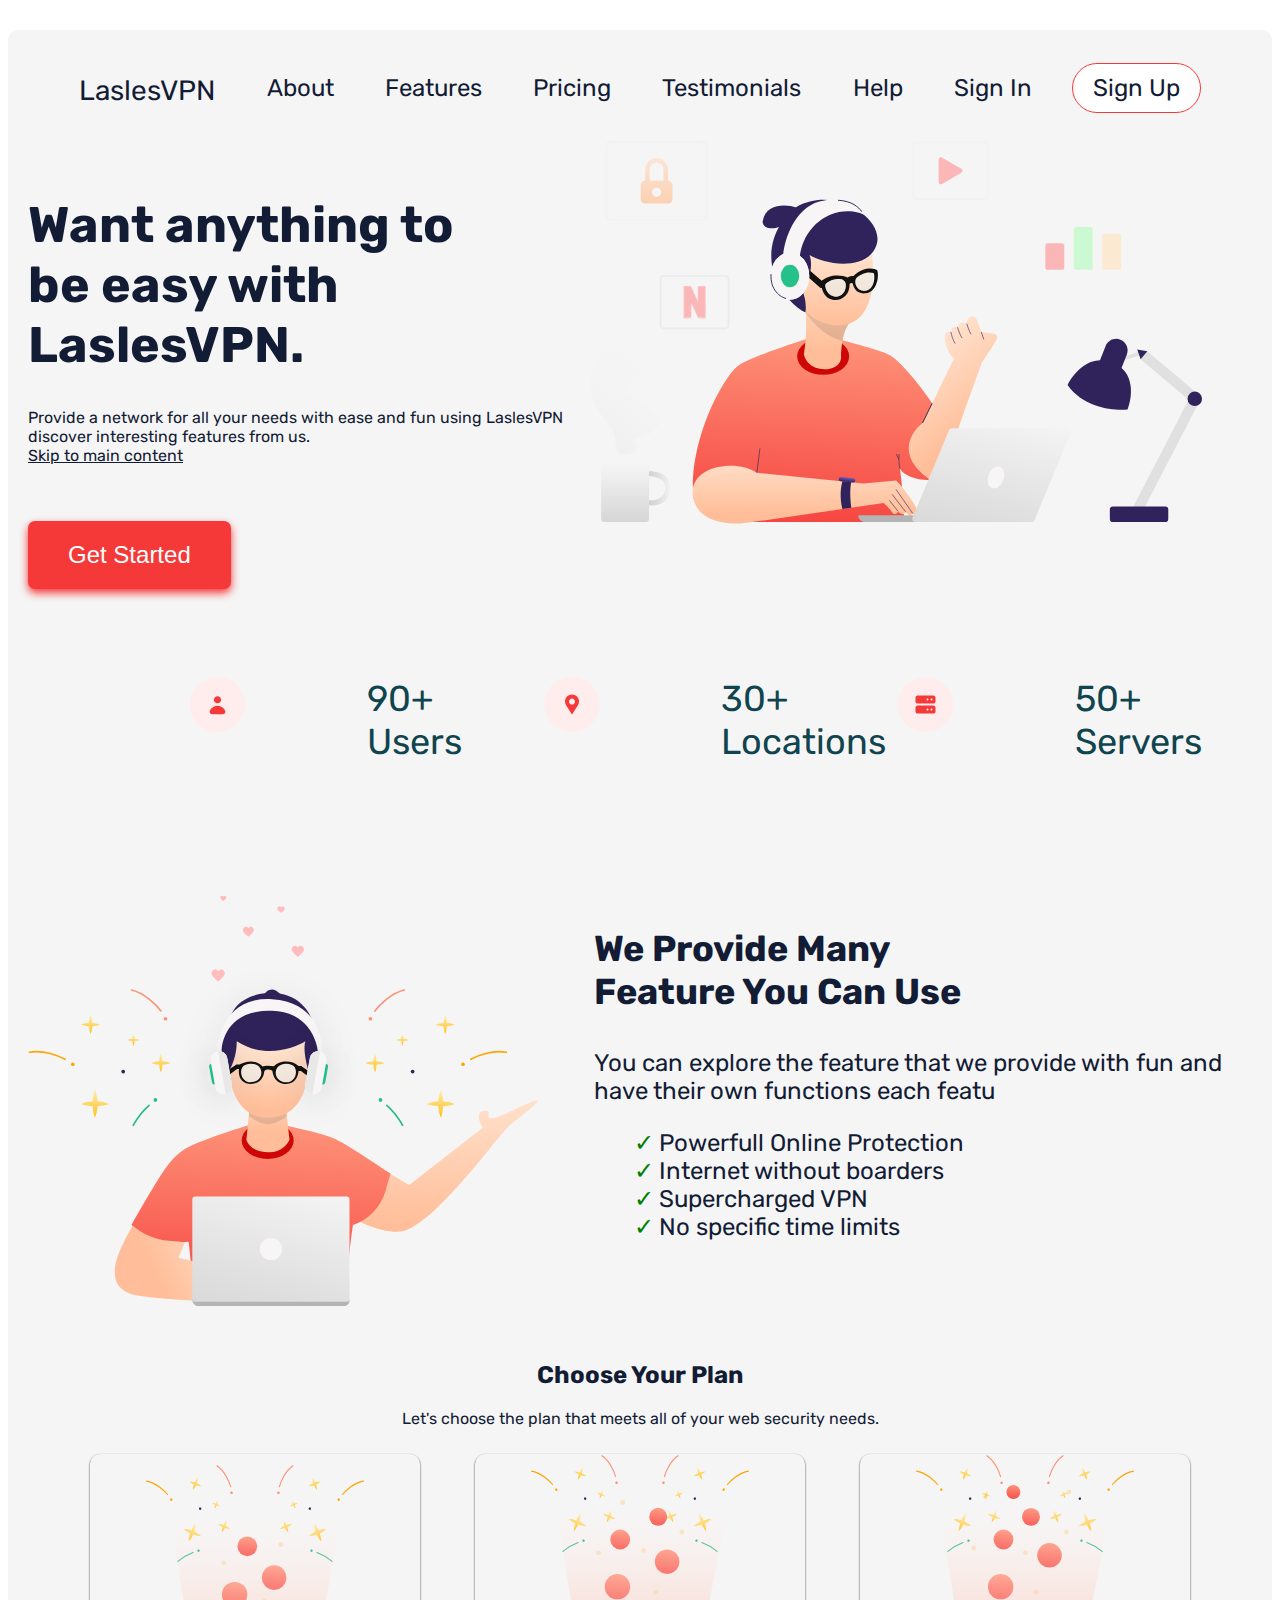
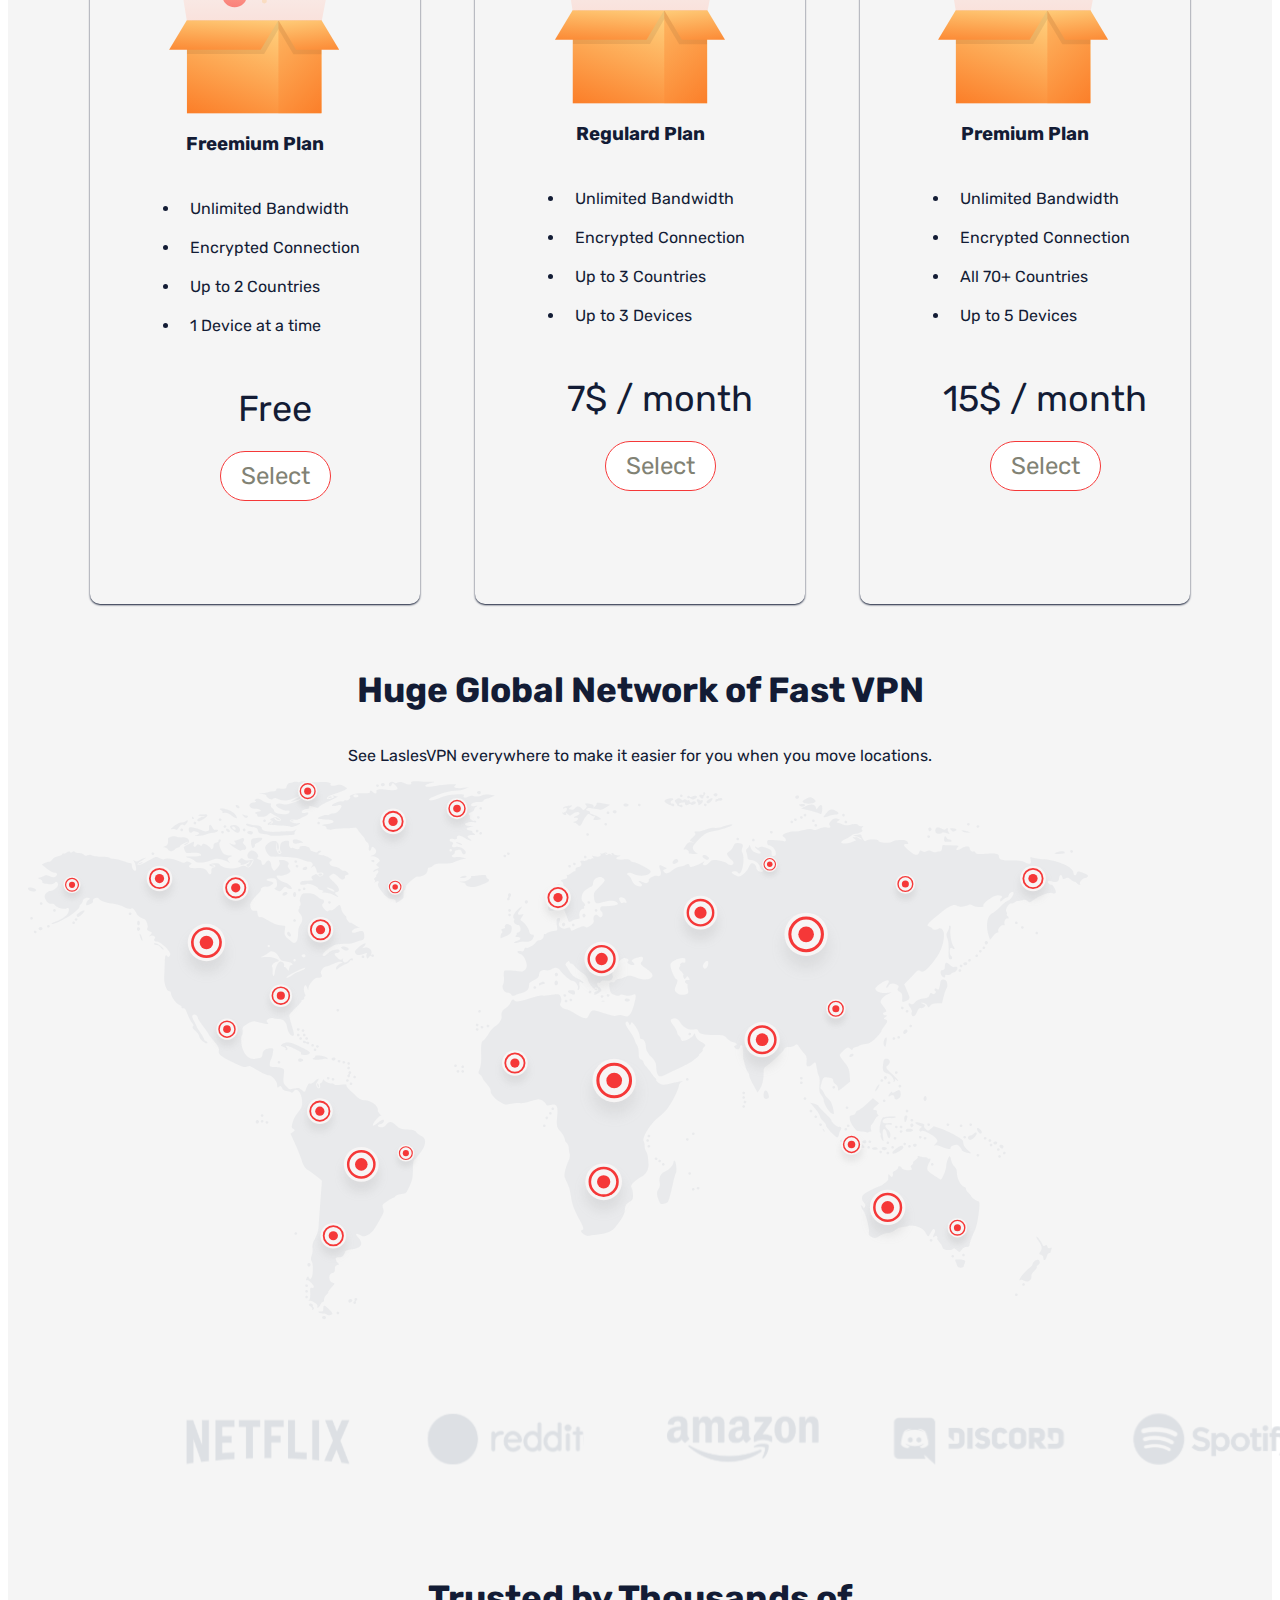
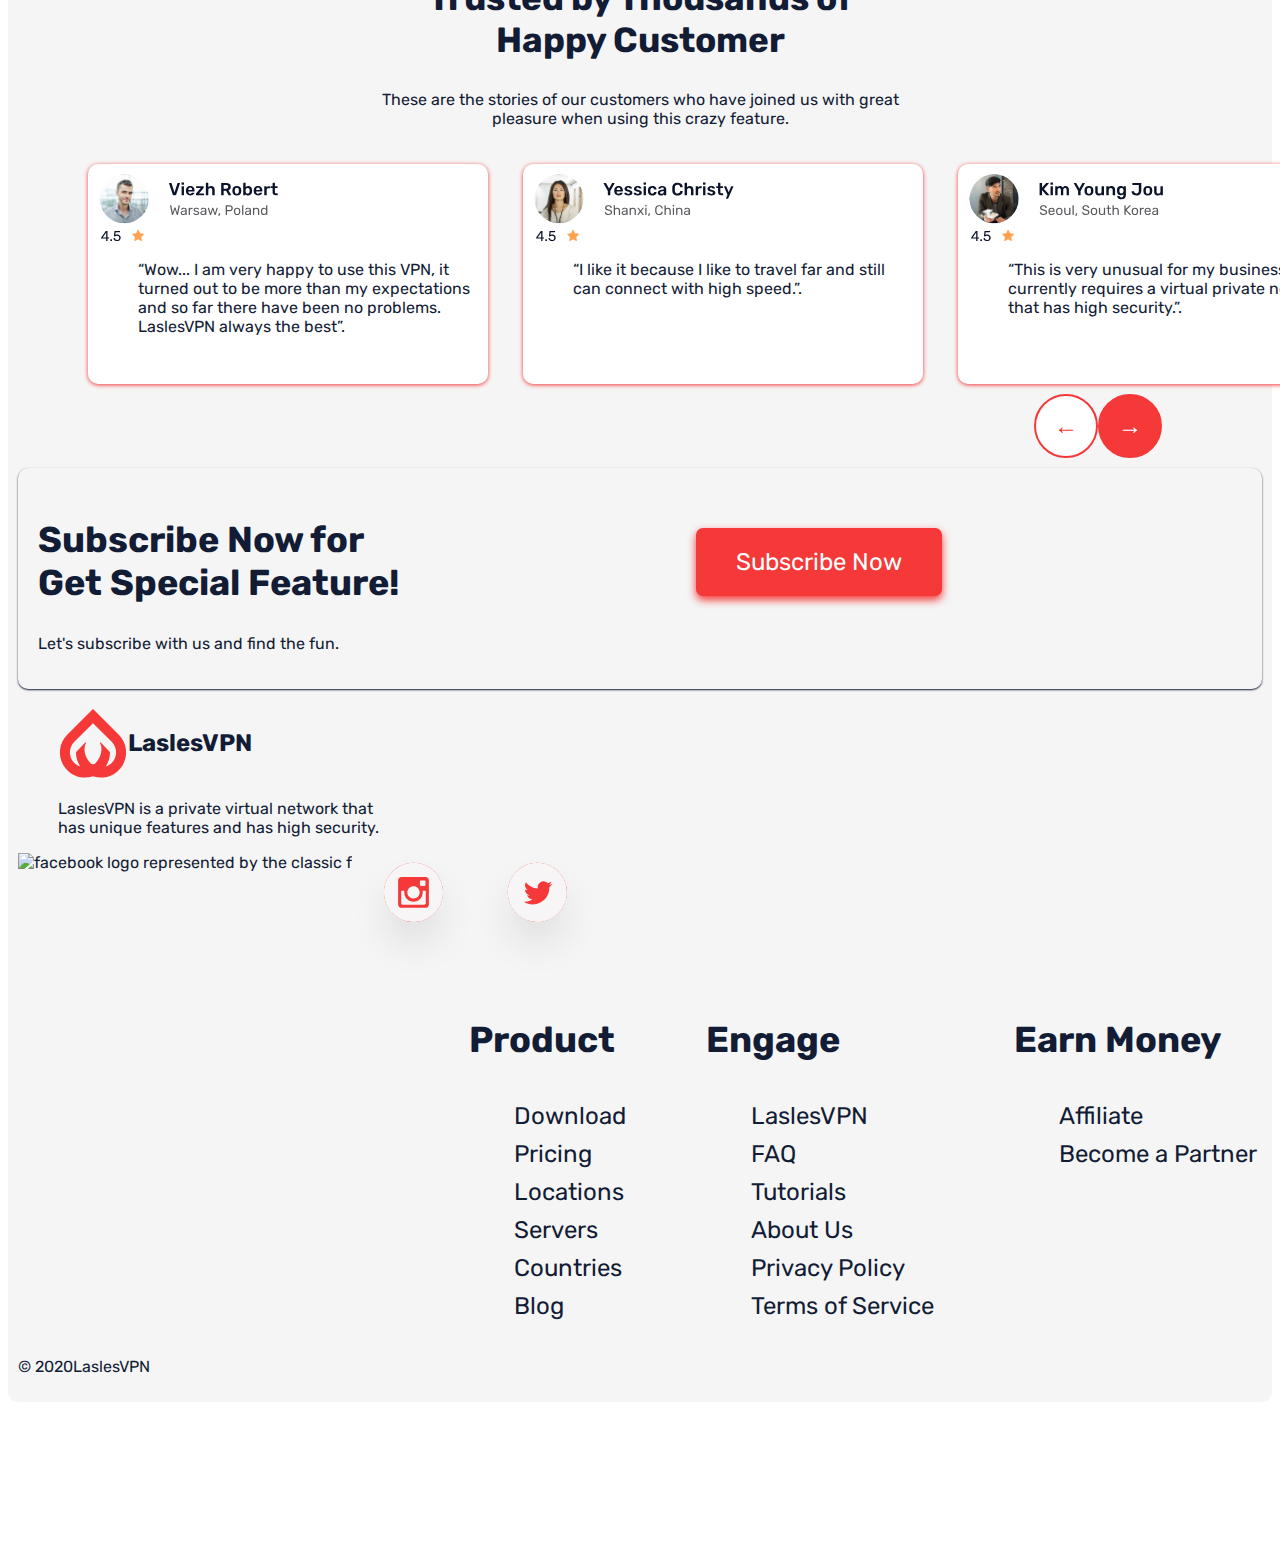
==== index.html @ d3ddb29f "fixing file structure for midterm" ====
<!DOCTYPE html>
<html lang="en">
<head>
    <meta charset="UTF-8">
    <meta name="viewport" content="width=device-width, initial-scale=1.0">
    <title>Placeholder VPN company</title>
    <link rel="stylesheet" href="css/main.css">    <!-- CSS stylesheet link -->
    <link rel="stylesheet" href="https://fonts.googleapis.com/css?family=Rubik&display=swap"> <!--Font stylesheet link-->
    <!--Schema information-->
    <script type="application/ld+json"> 
        {
          "@context": "http://schema.org",
          "@type": "Service",
          "name": "Lasles Virtual Private Networking",
          "url": "https://malb0020.github.io/mtm-6201-midterm",
          "logo": "https://malb0020.github.io/mtm-6201-midterm/images/LaslesVPNlogo",
          "description": "LaslesVPN is a private virtual network with unique features and high security.",
          "address": {
            "@type": "PostalAddress",
            "streetAddress": "776 Lakeridge Drive",
            "addressLocality": "Ottawa",
            "addressRegion": "Ontario",
            "postalCode": "K4A 0N3",
            "addressCountry": "Canada"
          },
          "contactPoint": {
            "@type": "ContactPoint",
            "telephone": "+1 343-988-7331",
            "contactType": "customer service"
          }
        }
        </script>
</head>
<body>
    <div class="FullSite" role="main"> <!--background contain for seperation-->
    <header role="banner">
        <div class="main-nav" role="navigation"> <!--top navigation bar-->
            
        <nav>
            <ul>
                    <li><a href="index.html" class="zp">LaslesVPN</a></li>
                    <li><a href="about.html">About</a></li>
                    <li><a href="features.html">Features</a></li>
                    <li><a href="pricing.html">Pricing</a></li>
                    <li><a href="testimonials.html">Testimonials</a></li>
                    <li><a href="help.html">Help</a></li>
                <ul role="menubar">
                    <li><a href="signin.html" class="signin" role="menuitem">Sign In</a></li>
                    <li><a href="signup.html" class="Sign_Up_button" role="menuitem">Sign Up</a></li>
                </ul>
            </ul>
        </nav>
    </div>
    
    

    </header>
  
    <main>   <!-- Main content starts here -->
        <section class="frontpage">
            <img src="images/frontpagecharacter.svg" alt="character wearing headphones while using a computer" class="fpcharacter">
            <h1 class="slogan">Want anything to<br> be easy with LaslesVPN.</h1>
            <p>
                Provide a network for all your needs with ease and fun using LaslesVPN<br> discover interesting features from us.<br>
                <a href="#main-content" class="skip-link">Skip to main content</a> <!--skip link-->
            </p>
            <button class="getstarted">Get Started</button>
        </section>
        
        <section class="userinfo"> <!--statistics with icons-->
            <ul class="icons">
            <li><img src="images/user.svg" alt="icon representing a user"></li>
            <li>90+<br>Users</li>
            <li><img src="images/location.svg" alt="icon representing the users location"></li>
            <li>30+<br>Locations</li>
            <li><img src="images/Server.svg" alt="icon representing our servers around the world"></li>
            <li>50+<br>Servers</li>
            </ul>



        </section>
        <div id="main-content"> <!--skip link destination-->
        <section class="featurespage"><!--introduction to our product and features-->
            <div class="featurespeach">
                <h3>We Provide Many <br> Feature You Can Use</h3>
                <p>You can explore the feature that we provide with fun and <br> have their own functions each featu</p>
                <ul>
                    <li>Powerfull Online Protection</li>
                    <li>Internet without boarders</li>
                    <li>Supercharged VPN</li>
                    <li>No specific time limits</li>
                </ul>
            </div>
            <img src="images/featurescharacter.svg" alt="character wearing headphone and joyfully using a laptop" class="ftcharacter">
       

        </section>


        


<section class="chooseplan"> <!-- list of plans and prices with relevent features-->


    <div class="planintro">
    <h2>Choose Your Plan</h2>
    <p>Let's choose the plan that meets all of your web security needs.</p>
    </div>
<div class="planselect">
    <div class="Freeplan">
        <img src="images/Free.svg" alt="icon representing a radar tower" class="VPNLogo">
        <h3>Freemium Plan</h3>
        <ul>
            <li>Unlimited Bandwidth</li>
            <li>Encrypted Connection</li>
            <li>Up to 2 Countries</li>
            <li>1 Device at a time</li>
        </ul>
        <ul class="purchase">
            <li>Free</li>
            <li><a href="#" class="Select">Select</a></li>
        </ul>
    </div>

    <div class="Standardplan">
        <img src="images/Standard.svg" alt="icon representing a radar tower" class="VPNLogo">
        <h3>Regulard Plan</h3>
        <ul>
            <li>Unlimited Bandwidth</li>
            <li>Encrypted Connection</li>
            <li>Up to 3 Countries</li>
            <li>Up to 3 Devices</li>
        </ul>
        <ul class="purchase">
            <li>7$ / month</li>
            <li><a href="#" class="Select">Select</a></li>
        </ul>
    </div>

    <div class="Premiumplan">
        <img src="images/Premium.svg" alt="icon representing a radar tower" class="VPNLogo">
        <h3>Premium Plan</h3>
        <ul>
            <li>Unlimited Bandwidth</li>
            <li>Encrypted Connection</li>
            <li>All 70+ Countries</li>
            <li>Up to 5 Devices</li>
        </ul>
        <ul class="purchase">
            <li>15$ / month</li>
            <li><a href="#" class="Select">Select</a></li>
        </ul>
    </div>
</div>
</section>
</div>

<section class="globalnetwork"> <!-- map displaying our wide coverage-->
    <div class="globalnetworktext">
    <h3>Huge Global Network of Fast VPN</h2>
        <p>See LaslesVPN everywhere to make it easier for you when you move locations.</p>
    </div>
<img src="images/Huge Global.svg" alt="world map with dots showcasing our server locations" class="worldmap">


</section>
<section>
    <img src="images/Sponsored.svg" alt="list of our sponsores showcasing their logos" class="sponsores" class="sponsores">
 
</section>
<div class="trusttext">
<h2>Trusted by Thousands of<br> Happy Customer</h2>
<p>These are the stories of our customers who have joined us with great<br> pleasure when using this crazy feature.</p>
</div>
<section class="trustedbycustomers"> <!-- statisfied customer leaving reviews-->

    <section class="reviews">
        
        <img src="images/viez.svg" alt="user profile picture" class="pfp1">
        <img src="images/fourstar.svg" alt="four star rating from a customer" class="fivestar">
        <p>“Wow... I am very happy to use this VPN, it<br> turned out to be more than my expectations<br> and so far there have been no problems.<br> LaslesVPN always the best”.</p>
    </section>

    <section class="reviews">
        
        <img src="images/yessica.svg" alt="user profile picture" class="pfp2">
        <img src="images/fourstar.svg" alt="four star rating from a customer"class="fivestar">
        <p>“I like it because I like to travel far and still can connect with high speed.”.</p>
        
    </section>

    <section class="reviews">
        
        <img src="images/kim young.svg" alt="user profile picture" class="pfp3">
        <img src="images/fourstar.svg" alt="four star rating from a customer"class="fivestar">
        <p>“This is very unusual for my business that currently requires a virtual private network that has high security.”.</p>
        
    </section>
</section>
<div class="buttons">
<a href="#" class="circle-button"></a>
<a href="#" class="circle-buttondark"></a>
</div>

<section class="subscribe">
    <div class="subbutton">
    <a href="#" class="Newsletter">Subscribe Now</a>
</div>
<h2>Subscribe Now for<br>Get Special Feature!</h2>
<p>Let's subscribe with us and find the fun.</p>


</section>

    </main>
    <footer class="feet" role="contentinfo">  <!-- Footer  content -->
        <div class="footertextlogo">
        <ul class="footerlogo">
            <li><img src="images/LaslesVPNlogo.svg" alt="LaslesVPN Logo" class="ZPlogo"></li> 
            <li><h2>LaslesVPN</h2></li> 
        </ul>
            <p class="self">LaslesVPN is a private virtual network that<br> has unique features and has high security.</p>
        <ul class="sociallogos">
            <li><img src="images/facebook.svg" alt="facebook logo represented by the classic f" class="socialfacebook"></li>
            <li><img src="images/Instagram.svg" alt="instagram logo represented by the camera icon" class="social"></li>
            <li><img src="images/Twitter.svg" alt="X formerly know as Twitter represented by the old Twitter logo" class="social"></li>
        </ul>
    </div>
        <section class="misc">
        <div class="footerlinks">
        <div class="Product">
        <h3>Product</h3>
        <ul>
            <li>Download</li>
            <li>Pricing</li>
            <li>Locations</li>
            <li>Servers</li>
            <li>Countries</li>
            <li>Blog</li>
        </ul>
        </div>
    
        <div class="Engage">
        <h3>Engage</h3>
        <ul>
            <li>LaslesVPN</li>
            <li>FAQ</li>
            <li>Tutorials</li>
            <li>About Us</li>
            <li>Privacy Policy</li>
            <li>Terms of Service</li>
        </ul>
        </div>
    
        <div class="Earn Money">
        <h3>Earn Money</h3>
        <ul>
            <li>Affiliate</li>
            <li>Become a Partner</li>
        </ul>
    </div>
    </div>
    </section>
        <p>&copy; 2020LaslesVPN</p>
    </footer>
</div>
</body>
</html>
---- css/main.css ----
/* Note to self: the color pallette for the site

Reddish pink
#F53838

pink
#F29BA2

dark blue
#131C35

slate gray
#F0F1F2

orangeish red
#F23838

Palette included in img file */
body {
    color: #131C35;
    font-family: 'Rubik', sans-serif;
}

h1,h2,h3,p,a {
    color: #131C35;
    font-family: 'Rubik', sans-serif;
}

.FullSite {
    max-width: 1440px;  
    padding: 10px; 
    align-items: center;
    margin: 150px auto;
    margin-top: 30px;
    box-shadow: 0px 1px 9px white;
    border-radius: 10px;
    background-color: whitesmoke;
}

/* Main navigation, Sign In / Up buttons, logo & name */

.ZPlogo {
    height: 70px;
    width: 70px;
    padding: 0;
    margin: 0;
    
}

.main-nav {
    max-width: 1440px;
    border-radius: 10px;
    padding: 10px;
}

.main-nav a {
    text-decoration: none;
    color: #131C35;
   
}

.main-nav a:hover:not(.zp ,.Sign_Up_button) {
    color: #F29BA2;
    
}

.main-nav ul {
    list-style-type: none;
    display: flex;
    justify-content: space-evenly;
    padding: 0;
    font-size: 24px;
}

.zp {
    font-size: 28px
}


.sign-nav ul {
    list-style-type: none;
    display: flex;
    font-size: 18px;
    
    
}

.signin {
    padding-right: 40px;
    text-decoration: none;
    color: #10444F;
    font-size: 24px;
}

.Sign_Up_button {
    background-color: white; 
    color: #818274; 
    padding: 10px 20px; 
    border: solid; 
    border-radius: 30px; 
    border-color: #F53838;
    border-width: 1.5px;
    text-decoration: none; 
    font-size: 16px; 
    cursor: pointer; 
    transition: 0.3s ease;
    font-size: 24px;
    
    
}

.Sign_Up_button:hover {
    background-color: #F53838; 
    color: white;
    box-shadow: 0px 1px 6px #F53838;
}



/* navigation ending */



/* Front page main content */
.frontpage {
    max-width: 1440px;
    max-height: 470px; 
    min-height: 470px;
    padding: 10px; 
    
    border-radius: 10px;
    margin-top: 10px;
    
    
}

.frontpage p {
    padding-bottom: 40px;
    
}

.slogan{
    font-size: 50px;
    
}


.getstarted {
    display: inline-block;
    padding: 20px 40px;
    background-color: #F53838;
    color: #fff;
    border: none;
    border-radius: 7px;
    font-size: 24px;
    cursor: pointer;
    text-decoration: none; 
    transition: 0.3s ease;
    box-shadow: 0px 4px 8px #F53838;
}

.getstarted:hover{
    background-color: white;
    color: #10444F;
}

.fpcharacter {
    float: right;
    margin-top: -20px; 
    margin-right: 50px;
}
/* Front page main content ending */

/* user info section with icons*/
.userinfo {
    max-width: 1440px;
    max-height: 200px;
    min-height: 200px;
    border: #10444F;
    padding: 10px; 
    border-radius: 10px;
    margin-top: 10px;
}

.userinfo li {
    font-size: 25px;
}

.icons {
    display: flex;
    justify-content: space-evenly;
}

.icons li {
    height: 55px;
    width: 55px;
    list-style-type: none;
    font-size: 36px;
    color: #10444F;
    
}

/* user info section with icons ends*/

/*features page */

.featurespage {
    border: #10444F;
    padding: 10px; 
    border-radius: 10px;
    margin-top: 10px;
    
}

.featurespeach h3 {
    font-size: 36px;
}

.featurespeach p {
    font-size: 24px;
}

.featurespeach li {
    font-size: 24px;
    
}

.featurespeach {
    float: right;
    padding-right: 30px;
}

.featurespeach ul {
    list-style-type: none; 
}

.featurespeach ul li:before {
    content: "\2713"; 
    color: green; 
    margin-right: 5px; 
}





/*feature page ends*/

/* choose a plan page*/
.chooseplan{
    max-width: 1440px;  
    padding: 10px;
    border-radius: 10px;
    margin-top: 10px;
    
    
}

.chooseplan ul:not(.purchase) {
    
    border-radius: 20px;
}
.chooseplan li:not(.purchase) {
    padding: 10px;
    color: #131C35;
}

.planintro {
    max-width: 555px;
    text-align: center;
    margin: 0 auto; 
}

.planintro p{
    font-size: 16px;
   
}

.planintro h3 {
    font-size: 35px;
    
}

.Freeplan {
    
    padding: 10px; 
    box-shadow: 0px 1px 2px #131C35;
    border-radius: 10px;
    margin-top: 10px;
    
}

.Standardplan {
    
    box-shadow: 0px 1px 2px #131C35;
    border-radius: 10px;
    margin-top: 10px;
    
}

.Premiumplan {
    
    box-shadow: 0px 1px 2px #131C35;
    border-radius: 10px;
    margin-top: 10px;
    
    
}



.planselect {  
    display: grid;
    grid-template-columns: repeat(3, 330px); 
    grid-template-rows: 760px;
    gap: 0px 55px;
    grid-auto-flow: row;
    grid-template-areas: ". . .";
    justify-content: center; 
}
  
  

.Freeplan, .Standardplan, .Premiumplan {
    display: flex;
    flex-direction: column;
    align-items: center;
}



.Select {
    background-color: white; 
    color: #818274; 
    padding: 10px 20px; 
    border: solid; 
    border-radius: 30px; 
    border-color: #F53838;
    border-width: 1.5px;
    text-decoration: none; 
    font-size: 16px; 
    cursor: pointer; 
    transition: 0.3s ease;
    font-size: 24px;

}

.Select:hover {
    background-color: #F53838; 
    color: white;
    box-shadow: 0px 1px 6px #F53838;
}

.purchase {
    display: flex;
    flex-direction: column;
    align-items: center;
    list-style-type: none;
}

.purchase li:not(.Select) {
    font-size: 36px;
    color: #131C35;
}


.VPNLogo {
    height: 250px;
    width: 250px;
}
/* choose a plan page end*/

/* global network page*/
.globalnetwork {
    max-width: 1440px; 
    padding: 10px; 
    border-radius: 10px;
    margin-top: 10px;
}

.globalnetworktext {
text-align: center;
}

.globalnetworktext h3 {
    font-size: 35px;
}

.globalnetworktext p {
    font-size: 16px;
}



/* global network page end*/

/* sponsores */
.sponsores {
    padding-left: 150px;
}

/* customer testomonials page*/
.trustedbycustomers{
    max-width: 1440px;   
    padding: 10px; 
    border-radius: 10px;
    margin-top: 10px;
    display: grid;
    grid-template-columns: 400px 400px 400px;
    grid-template-rows: 230px;
    gap: 0px 35px;
    grid-auto-flow: row;
    grid-template-areas:
      ". . .";
      margin-left: 60px;
  }

  .trusttext h2 {
    font-size:35px ;
    text-align: center;
  }

  .trusttext p {
    font-size:16px ;
    text-align: center;
  } 

  

.fivestar {
    height: 16px;
    width: 50px;
    display: flex;
    justify-content: flex-end;
}

.pfp1 {
    width: 182px;
    height: 50px;
}

.pfp2 {
   width: 212px;
   height: 50px;
}
.pfp3 {
   width: 212px;
   height: 50px;
}
.reviews {
    max-width: 1440px;   
    padding: 10px; 
    box-shadow: 0px 1px 2px #131C35;
    border-radius: 10px;
    margin-top: 10px;
}

.reviews p {
    font-size: 16px;
    padding: 0px 0px 00px 40px;
    
}


@keyframes grow {
    from {
      transform: scale(1);
    }
    to {
      transform: scale(1.35);
    }
  }
  
  .reviews {
    background-color: white;
    box-shadow:0px 1px 4px #F53838 ;
  }
  
  .reviews:hover {
    animation: grow 0.4s ease;
    transform: scale(1.35);
  }

.circle-button {
    width: 60px;
    height: 60px;
    border-radius: 50%;
    background-color: white; 
    display: flex;
    justify-content: center;
    align-items: center;
    color: #F53838; 
    font-size: 24px;
    font-weight: bold;
    text-decoration: none;
    border: 2px solid #F53838;
   
}


.circle-button::after {
    content: "\2190"; 
}

.circle-buttondark {
    width: 60px;
    height: 60px;
    border-radius: 50%;
    background-color: #F53838; 
    display: flex;
    justify-content: center;
    align-items: center;
    color: white; 
    font-size: 24px;
    font-weight: bold;
    text-decoration: none;
    border: 2px solid #F53838;
    
}


.circle-buttondark::after {
    content: "\2192"; 
}

.circle-button:hover {
background-color: #F53838;
color: white;
}

.circle-buttondark:hover {
    background-color: white;
    color: #F53838;
}

.buttons {
display: flex;
justify-content: flex-end;
margin-right: 100px;
}

/* customer testomonials page end*/

/* news letter subsciption page*/
.subscribe:not(a) {
    max-width: 1440px;   
    box-shadow: 0px 1px 2px #131C35;
    border-radius: 10px;
    margin-top: 10px;
    padding: 20px;
}

.subscribe h2 {
    font-size: 36px;
}



.Newsletter {
    display: inline-block;
    padding: 20px 40px;
    background-color: #F53838;
    color: #fff;
    border: none;
    border-radius: 7px;
    font-size: 24px;
    cursor: pointer;
    text-decoration: none; 
    transition: 0.3s ease;
    box-shadow: 0px 4px 8px #F53838;
    max-width: 250px;
    max-height: 82px;
    display: flex;
    justify-content: center;
    
    
}

.Newsletter:hover {
    background-color: #131C35; 
    color: white;
    box-shadow: 0px 1px 6px #F53838;
}

.subbutton {
    display: flex;
    justify-content: flex-end;
    margin-right: 300px;
    float: right;
    padding-top: 40px;
}
/* news letter subsciption page end*/

/* footer*/
.footerlogo {
    list-style-type: none;
    display: flex;
    justify-content:flex-start;
    margin: 0;
}

.sociallogos {
    list-style-type: none;
    display: flex;
    justify-content:flex-start;
    padding: 0;
    margin: 0;
}

@keyframes grow {
    from {
      transform: scale(1);
    }
    to {
      transform: scale(1.2);
    }
  }
  
  .sociallogos img {
    transition: transform 0.3s ease;
  }
  
  .sociallogos img:hover {
    animation: grow 0.3s ease;
    transform: scale(1.2);
  }

.misc li {
    list-style-type: none;
    padding: 5px;
    font-size: 24px;
    
}

.misc li:hover {
    color: #F29BA2;
    text-decoration: underline;
}

.misc h3 {
    font-size: 36px;
}



.social {
    height: 125px;
}

.socialfacebook {
    height: 150px;
}

.misc {
    display: flex;
    justify-content: flex-end;
    
}

.footerlinks {
    display: grid;
    grid-template-columns: repeat(3, auto); 
    grid-template-rows: auto; 
    gap: 0px 75px;
    grid-auto-flow: row;
    grid-template-areas: ". . ."; 
}

.self {
    padding-left: 40px;
}
  
.feet {
    padding-top: 20px;
}

/* footer end*/
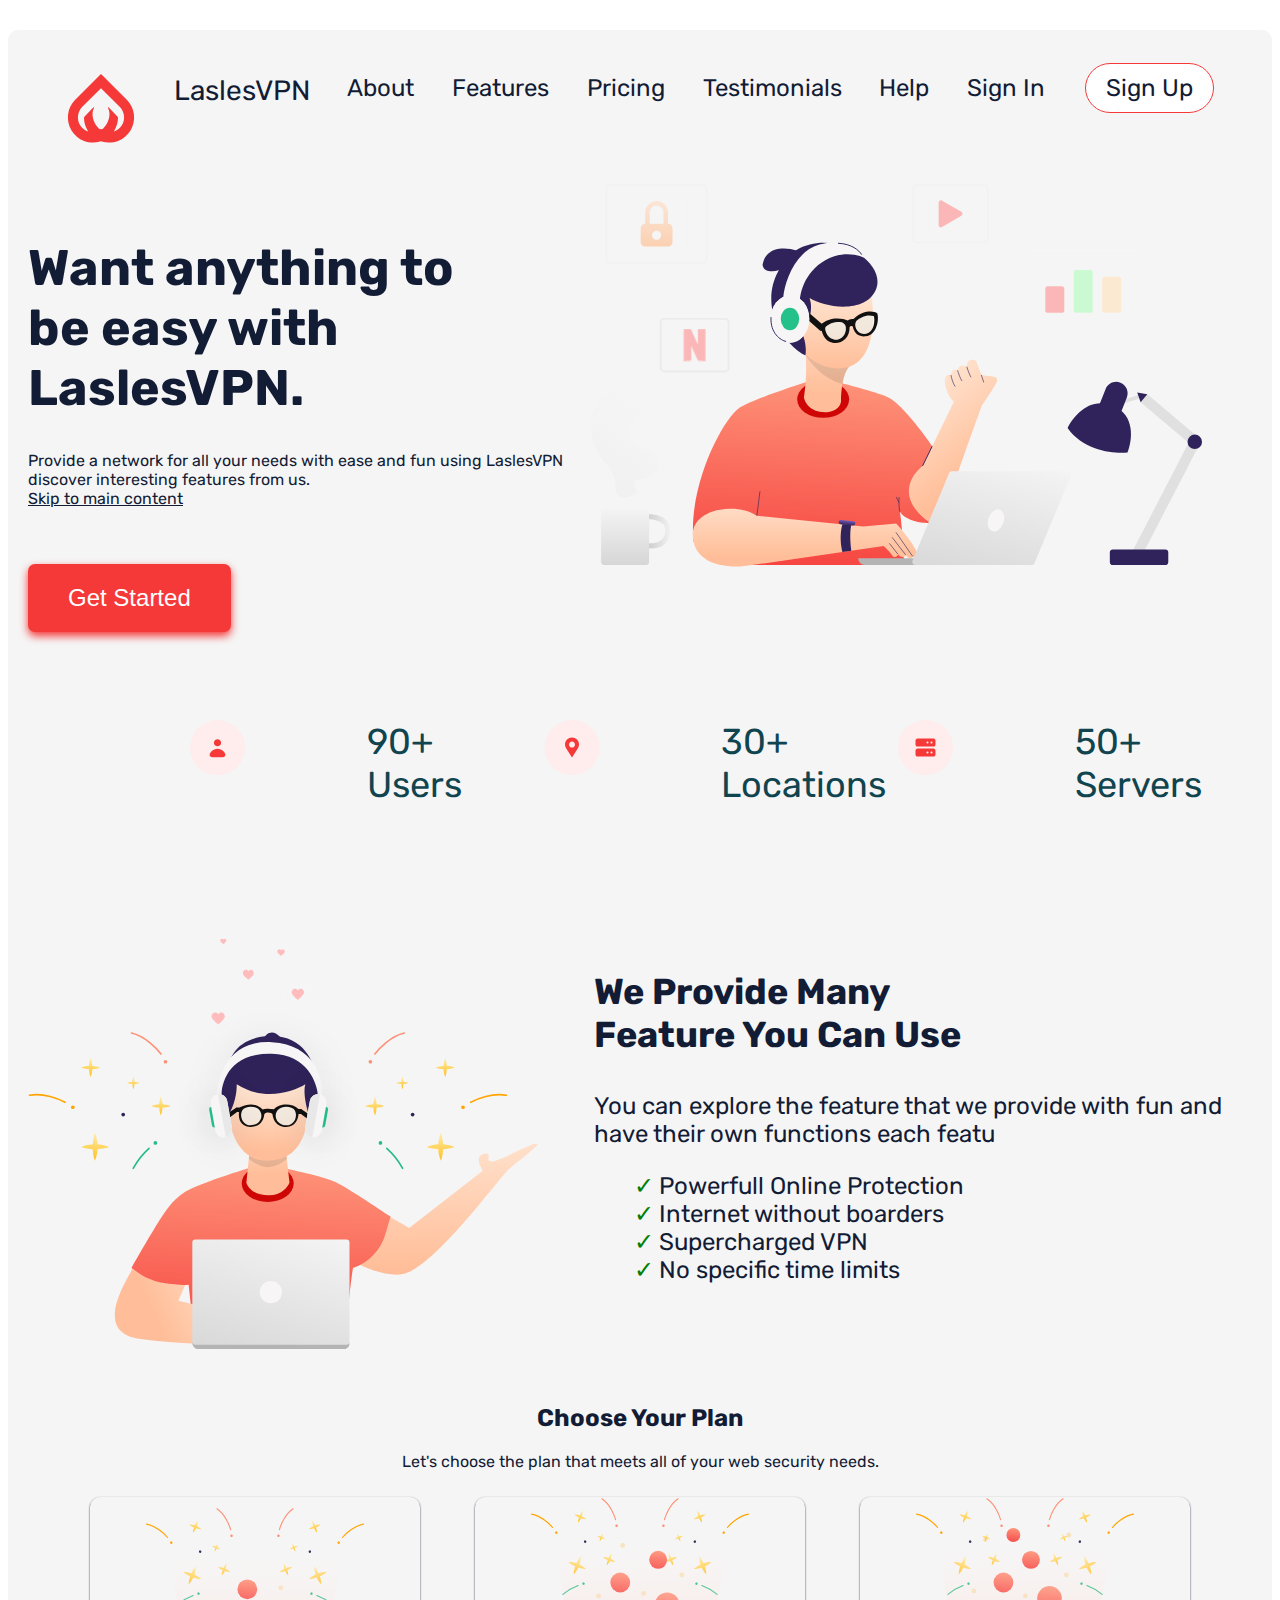
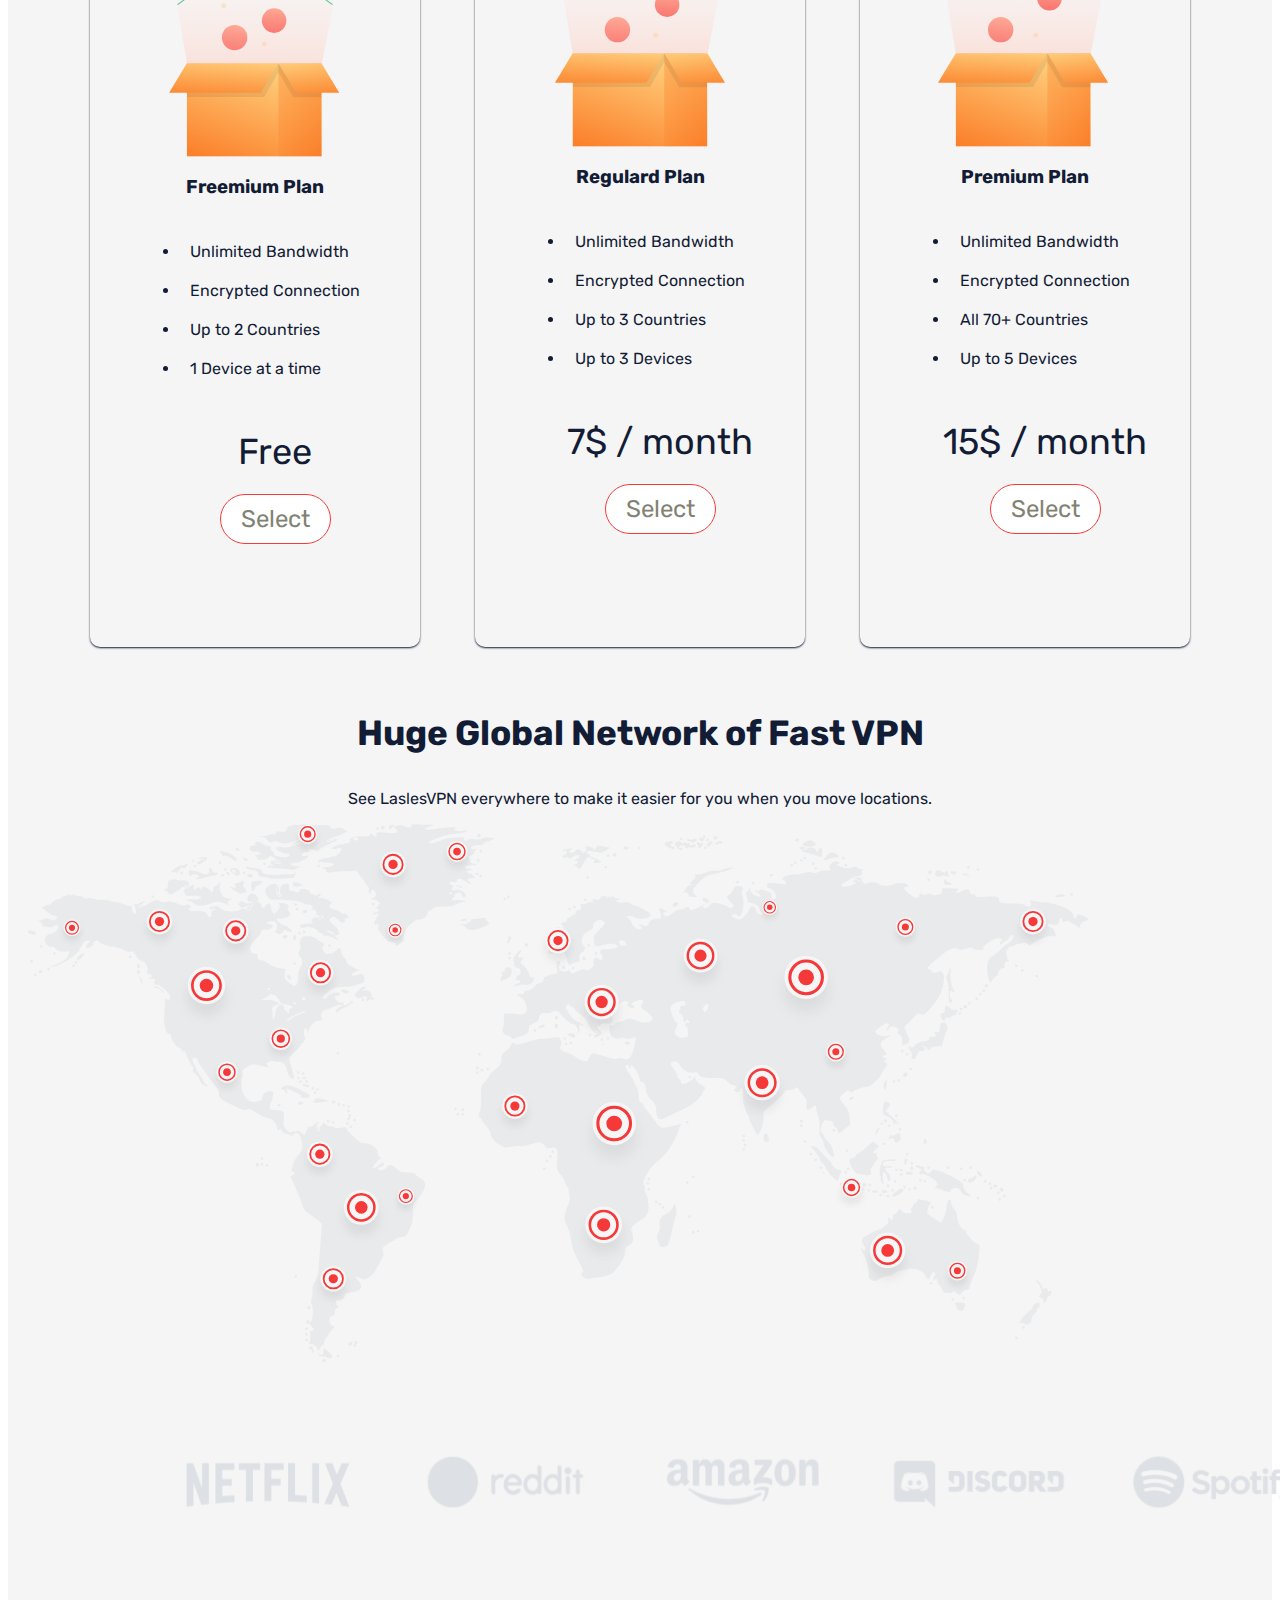
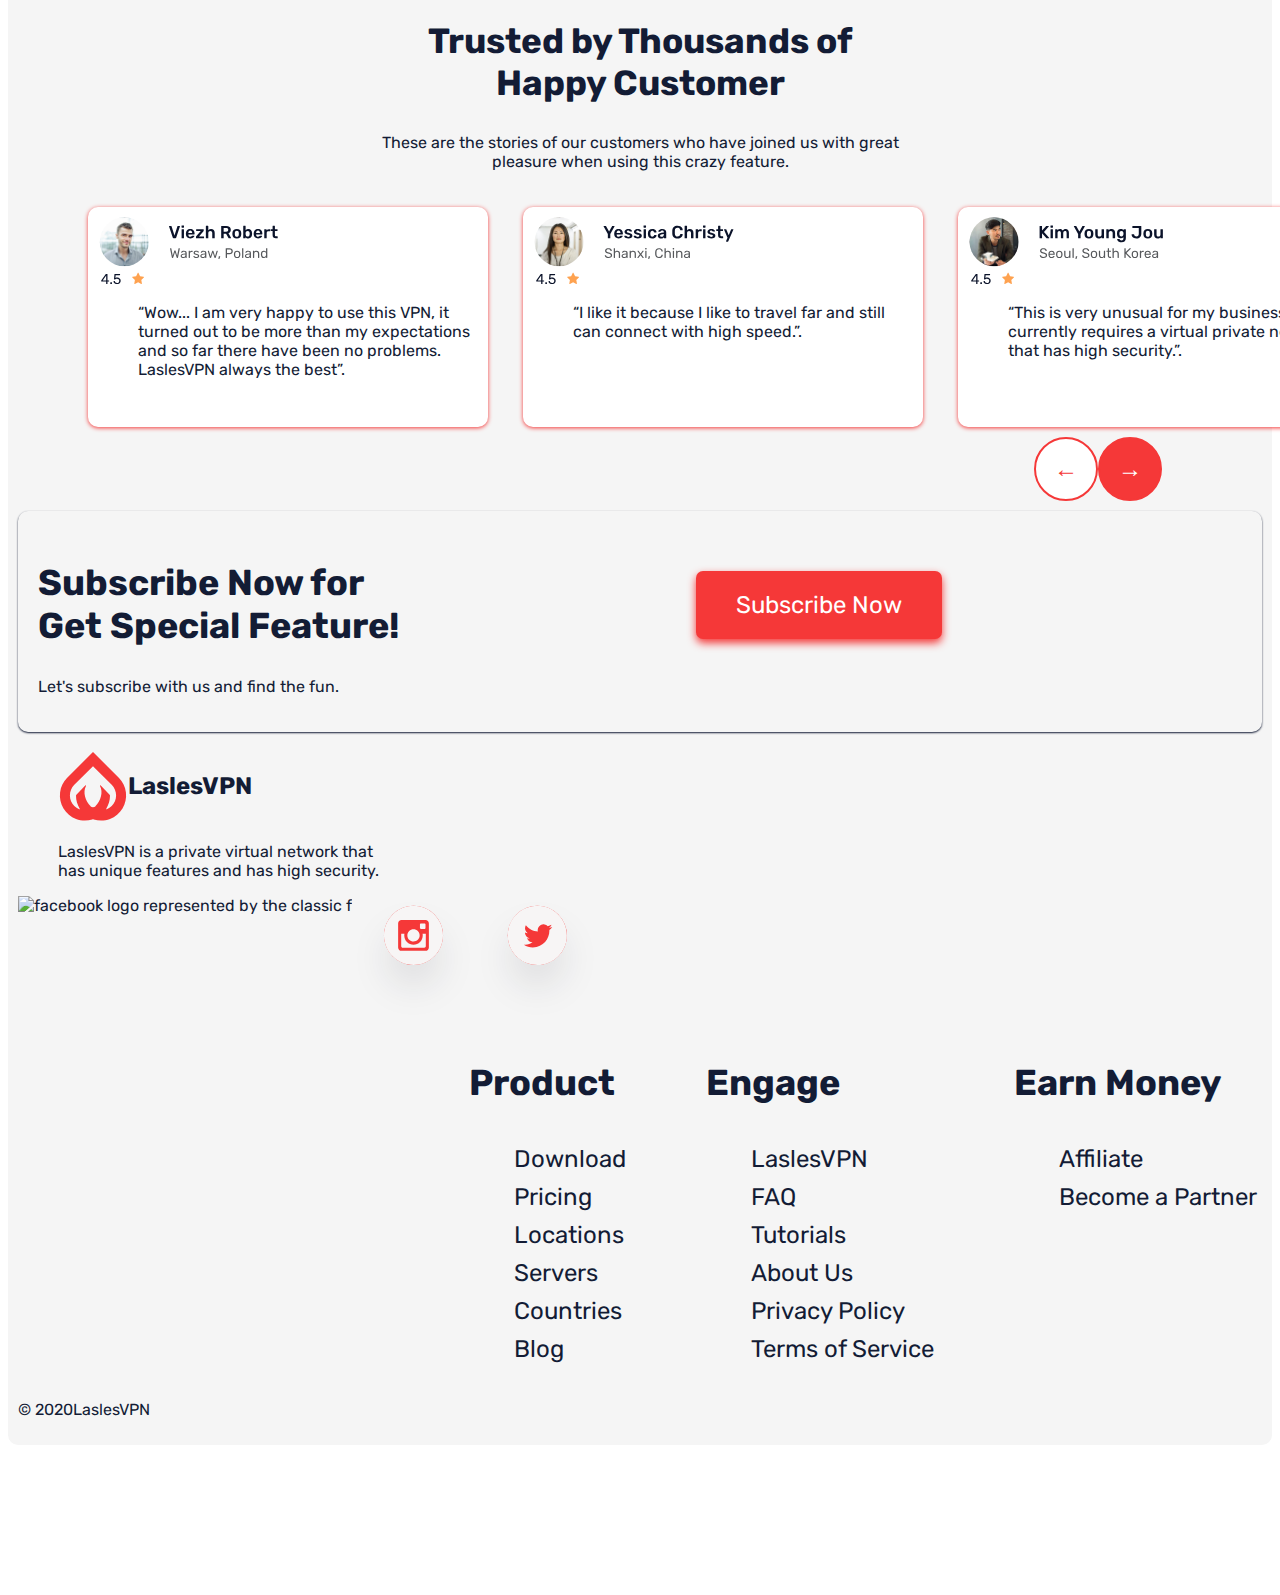
==== commit 6c898632: "fixing navs in different pages" ====
--- a/index.html
+++ b/index.html
@@ -38,6 +38,7 @@
             
         <nav>
             <ul>
+                    <li><img class="ZPlogo" src="images/LaslesVPNlogo.svg" alt="LaslesVPN's logo"></li>
                     <li><a href="index.html" class="zp">LaslesVPN</a></li>
                     <li><a href="about.html">About</a></li>
                     <li><a href="features.html">Features</a></li>
--- a/css/main.css
+++ b/css/main.css
@@ -674,4 +674,47 @@
     padding-top: 20px;
 }
 
-/* footer end*/+/* footer end*/
+
+/*              Home page CSS ends here              */
+
+
+
+
+/*              About page CSS starts here              */
+
+
+.main-about {
+    max-width: 1440px; 
+    min-height: 470px;
+    padding: 40px; 
+    box-shadow: 0px 1px 6px #131C35;
+    border-radius: 10px;
+}
+
+.who-are-we {
+    padding: 10px 20px 10px 10px;
+    margin: 0px;
+    font-size: 36px;
+    box-shadow: 0px 1px 6px #131C35;
+    background-color: #fff;
+    border-radius: 20px;
+    max-width: 370px;
+    text-align: center;
+    margin-bottom: 20px;
+}
+
+.LaslesTLDR {
+    box-shadow: 0px 1px 6px #131C35;
+    background-color: #fff;
+    padding: 10px;
+    border-radius: 20px;
+    font-size: 24px;
+    
+}
+
+.Dev {
+    max-width: 400px;
+    border-radius: 20px;
+    box-shadow: 0px 1px 6px #131C35;
+}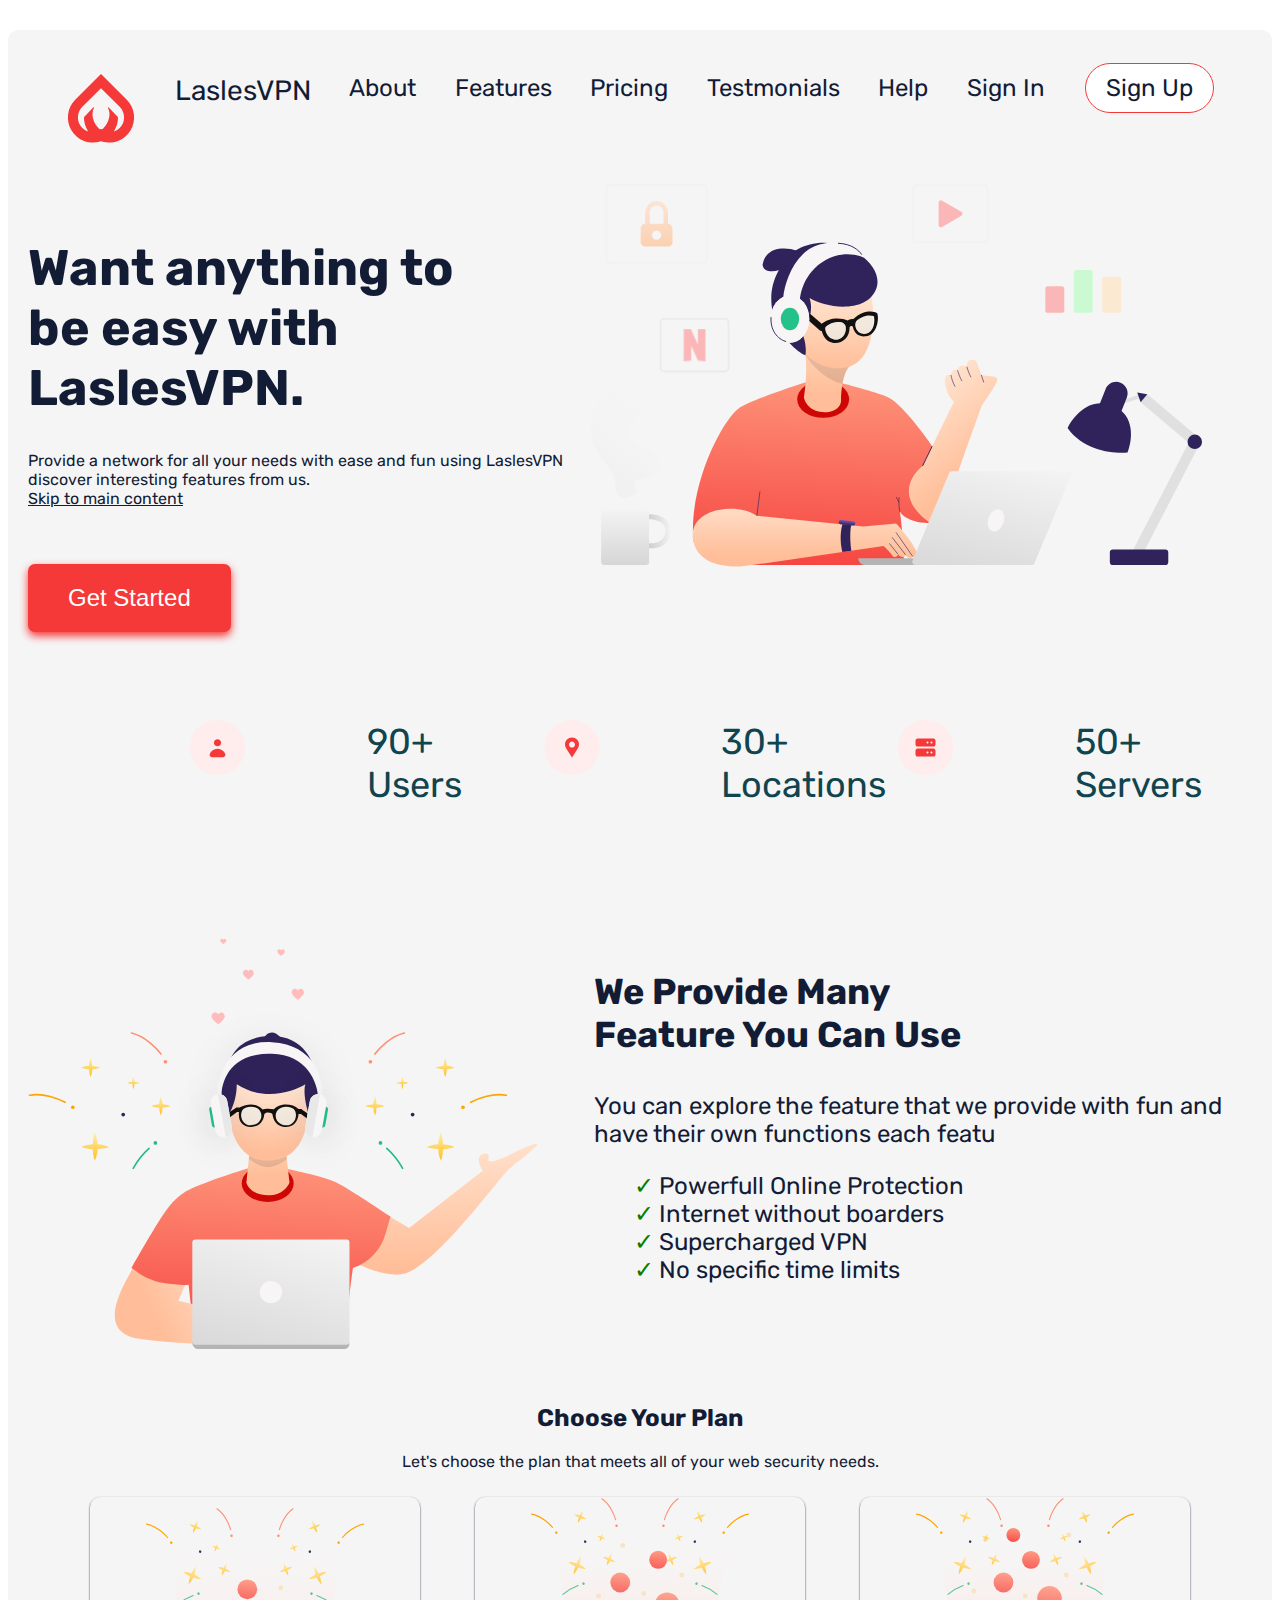
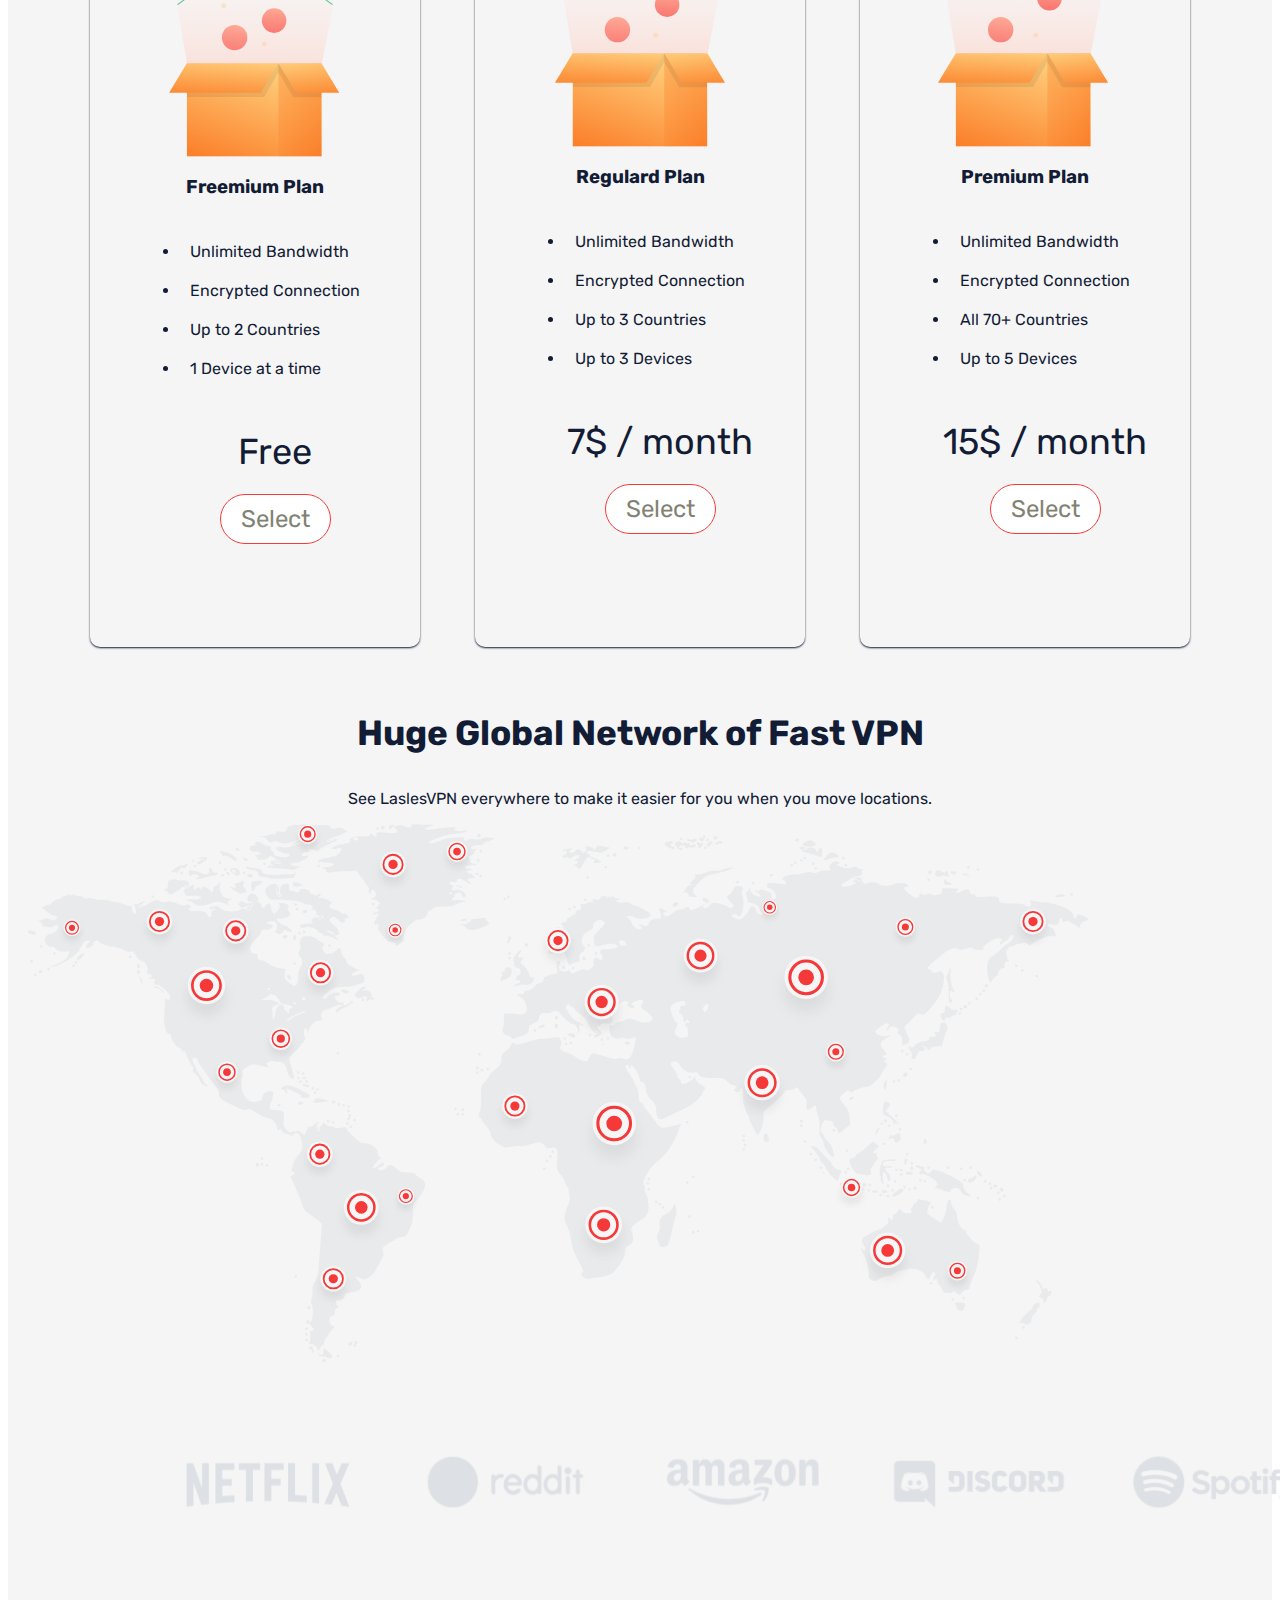
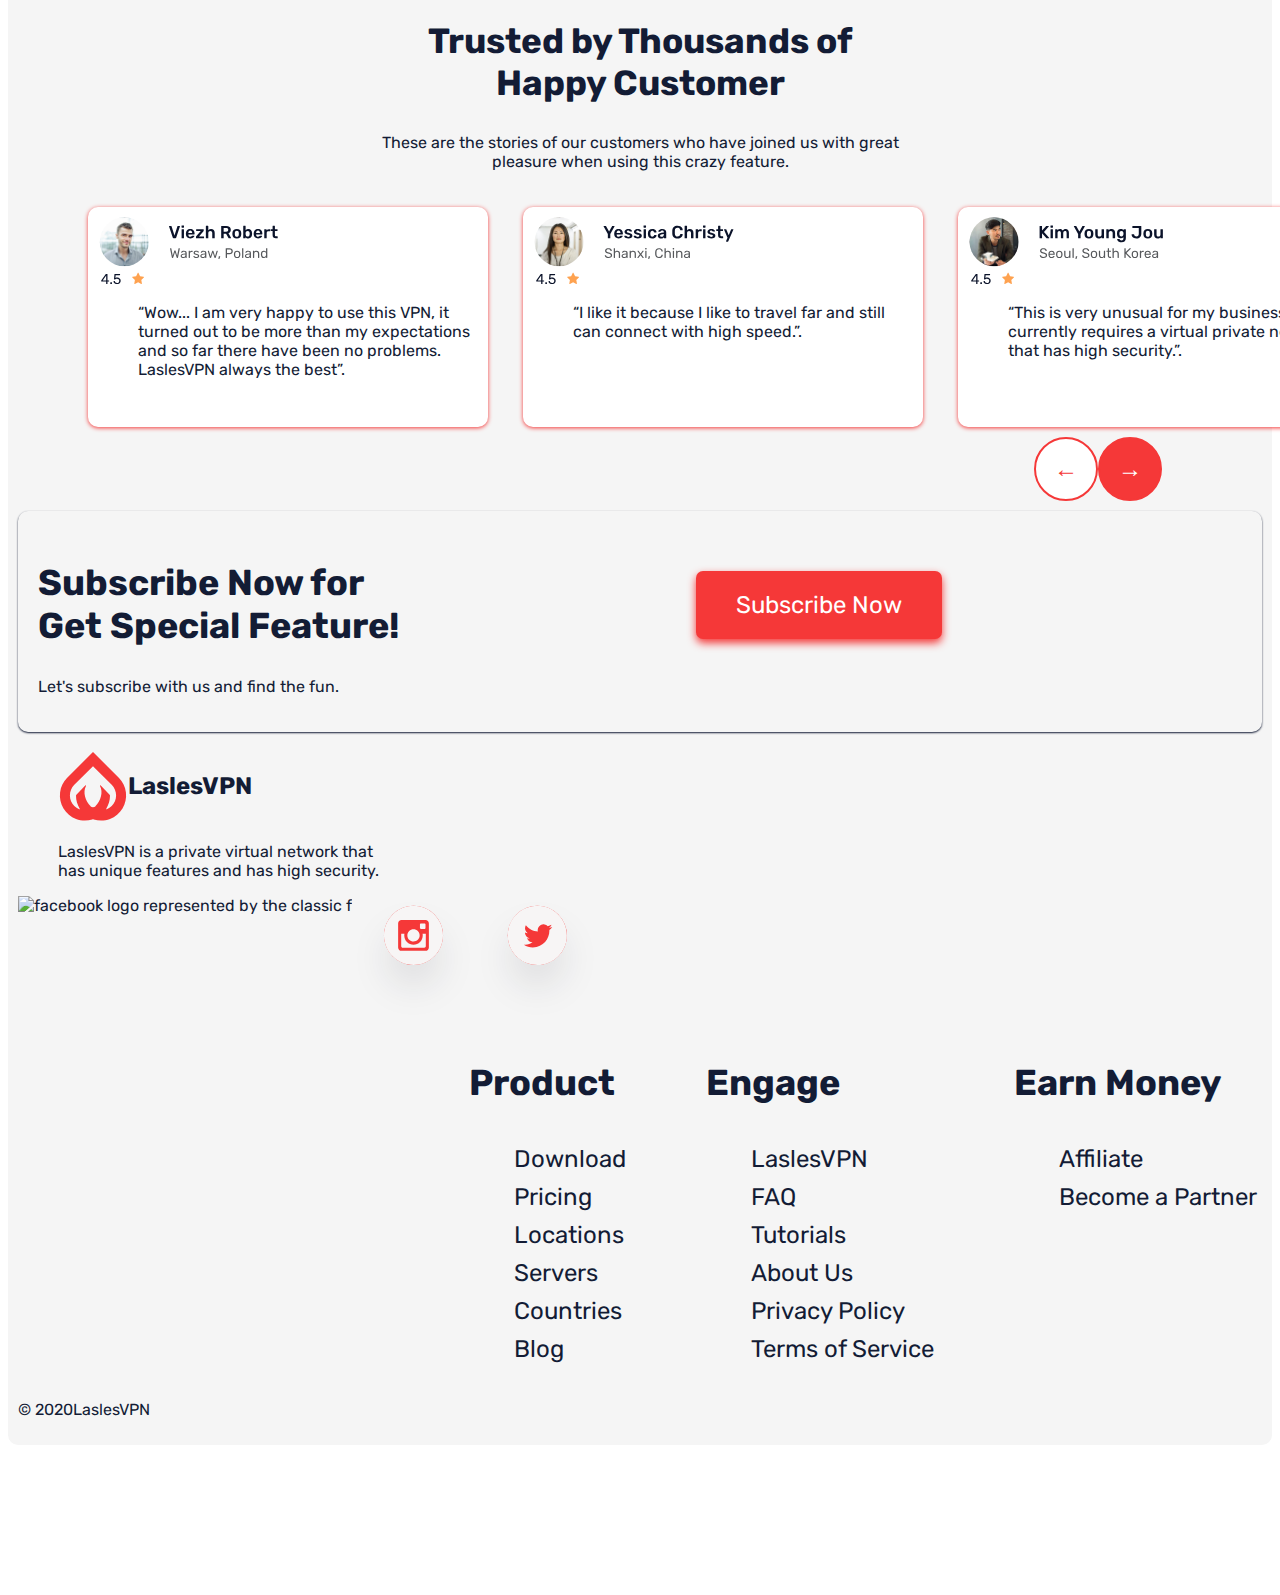
==== commit bfbe1da9: "fixed spelling mistake induced bug" ====
--- a/index.html
+++ b/index.html
@@ -3,7 +3,7 @@
 <head>
     <meta charset="UTF-8">
     <meta name="viewport" content="width=device-width, initial-scale=1.0">
-    <title>Placeholder VPN company</title>
+    <title>Lasles VPN</title>
     <link rel="stylesheet" href="css/main.css">    <!-- CSS stylesheet link -->
     <link rel="stylesheet" href="https://fonts.googleapis.com/css?family=Rubik&display=swap"> <!--Font stylesheet link-->
     <!--Schema information-->
@@ -43,7 +43,7 @@
                     <li><a href="about.html">About</a></li>
                     <li><a href="features.html">Features</a></li>
                     <li><a href="pricing.html">Pricing</a></li>
-                    <li><a href="testimonials.html">Testimonials</a></li>
+                    <li><a href="testmonals.html">Testmonials</a></li>
                     <li><a href="help.html">Help</a></li>
                 <ul role="menubar">
                     <li><a href="signin.html" class="signin" role="menuitem">Sign In</a></li>
--- a/css/main.css
+++ b/css/main.css
@@ -696,12 +696,13 @@
     padding: 10px 20px 10px 10px;
     margin: 0px;
     font-size: 36px;
-    box-shadow: 0px 1px 6px #131C35;
+    box-shadow: 0px 1px 4px #F53838;
     background-color: #fff;
     border-radius: 20px;
     max-width: 370px;
     text-align: center;
     margin-bottom: 20px;
+    
 }
 
 .LaslesTLDR {
@@ -710,11 +711,181 @@
     padding: 10px;
     border-radius: 20px;
     font-size: 24px;
-    
+    line-height: 50px;
 }
 
 .Dev {
     max-width: 400px;
     border-radius: 20px;
     box-shadow: 0px 1px 6px #131C35;
+}
+
+
+/*              Help page CSS starts here              */
+
+.main-help {
+    max-width: 1440px; 
+    min-height: 470px;
+    padding: 40px; 
+    box-shadow: 0px 1px 6px #131C35;
+    border-radius: 10px;
+}
+
+.need-help {
+    padding: 0px;
+    margin: 0px;
+    
+}
+
+
+
+.contactform {  display: grid;
+    grid-template-columns: 460px 460px;
+    grid-template-rows: 300px 300px ;
+    gap: 0px 0px;
+    grid-auto-flow: row;
+    grid-template-areas:
+      
+      "Contact-Info form-top form-top"
+      "Contact-Info form-bottom form-bottom";
+  }
+  
+  .Contact-Info { grid-area: Contact-Info; }
+  
+  .form-bottom { grid-area: form-bottom; }
+  
+  .form-top { grid-area: form-top; }
+  
+.contactform {
+    border-radius: 20px;
+    box-shadow: 0px 1px 6px #131C35;
+    background-color: #fff;
+    padding: 0px;
+    margin-bottom: 20px;
+}
+
+.Contact-Info {
+    box-shadow: 0px 1px 6px #F53838;
+    border-radius: 20px;
+    margin-right: 20px;
+    background-color: #F53838;
+}
+
+.Contact-Info p {
+    padding-left: 20px;
+    
+}
+
+.Contact-Info h2 {
+    font-size: 24px;
+    padding-left: 10px;
+}
+
+.infos {
+    display: flex;
+    justify-content: center;
+    flex-direction: column; 
+    align-items: flex-start; 
+    font-weight: 700;
+    line-height: 45px;
+    list-style-type: none;
+    font-size: 24px;
+    
+}
+
+.form-top label {
+    font-size: 24px;
+    font-style: italic;
+    padding: 10px;
+}
+
+.form-top input {
+    border-radius: 20px;
+    width: 260px;
+    height: 36px;
+    font-size: 24px;
+}
+
+.form-bottom {
+    border-radius: 20px;
+    padding-top: 0px;
+}
+
+
+.form-bottom label {
+    font-size: 24px;
+    font-style: italic;
+    padding: 10px;
+}
+
+.form-bottom input {
+    border-radius: 20px;
+    width: 260px;
+    height: 36px;
+    font-size: 24px;
+}
+
+.form-bottom textarea {
+    border-radius: 20px;
+    width: 750px;
+    height: 150px;
+    font-size: 24px;
+    color: #F53838;
+    border-color: #F53838;
+    
+}
+
+
+#submit:hover {
+    background-color: #F53838;
+    color: #131C35;
+    box-shadow: 0px 1px 6px #F53838;
+}
+
+.QnA {  display: grid;
+    grid-template-columns: 480px 480px 300px;
+    grid-template-rows: 140px 140px 140px;
+    gap: 10px 0px;
+    grid-auto-flow: row;
+    grid-template-areas:
+    "General-Info Billing-and-Purchases Features"
+    "Privacy-Policy Tech-Support Compatibility"
+    "Licensing-Agreement Promotions Businesses";
+  }
+  
+  .General-Info { grid-area: General-Info; }
+  
+  .Billing-and-Purchases { grid-area: Billing-and-Purchases; }
+  
+  .Features { grid-area: Features; }
+  
+  .Compatibility { grid-area: Compatibility; }
+  
+  .Tech-Support { grid-area: Tech-Support; }
+  
+  .Privacy-Policy { grid-area: Privacy-Policy; }
+  
+  .Licensing-Agreement { grid-area: Licensing-Agreement; }
+  
+  .Promotions { grid-area: Promotions; }
+  
+  .Businesses { grid-area: Businesses; }
+
+  .QnA div {
+    border-radius: 20px;
+    box-shadow: 0px 1px 6px #131C35;
+    max-width: 410px;
+    min-width: 410px;
+  }
+  
+.QnA p {
+    padding: 10px;
+}
+
+.QnA h3 {
+    padding-left: 10px;
+}
+
+.QnA div:hover {
+    box-shadow: 0px 4px 6px #F53838;
 }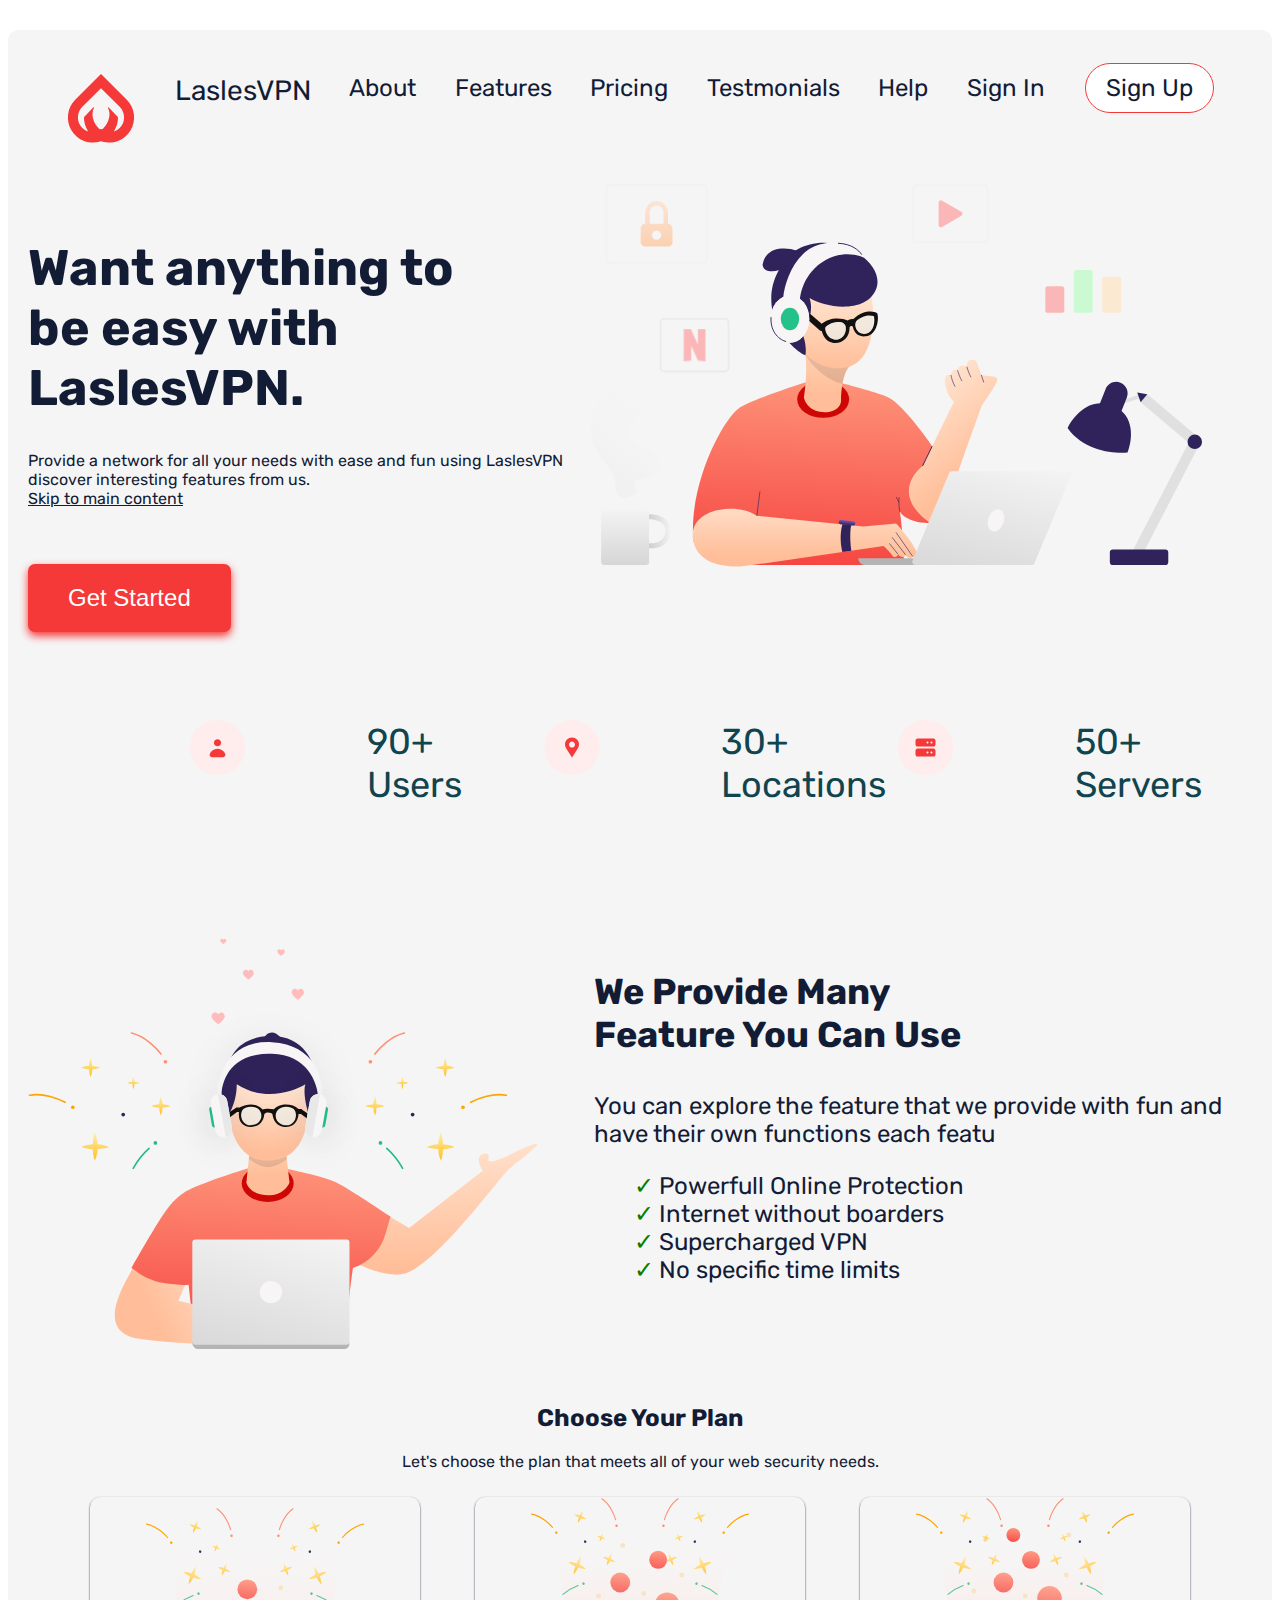
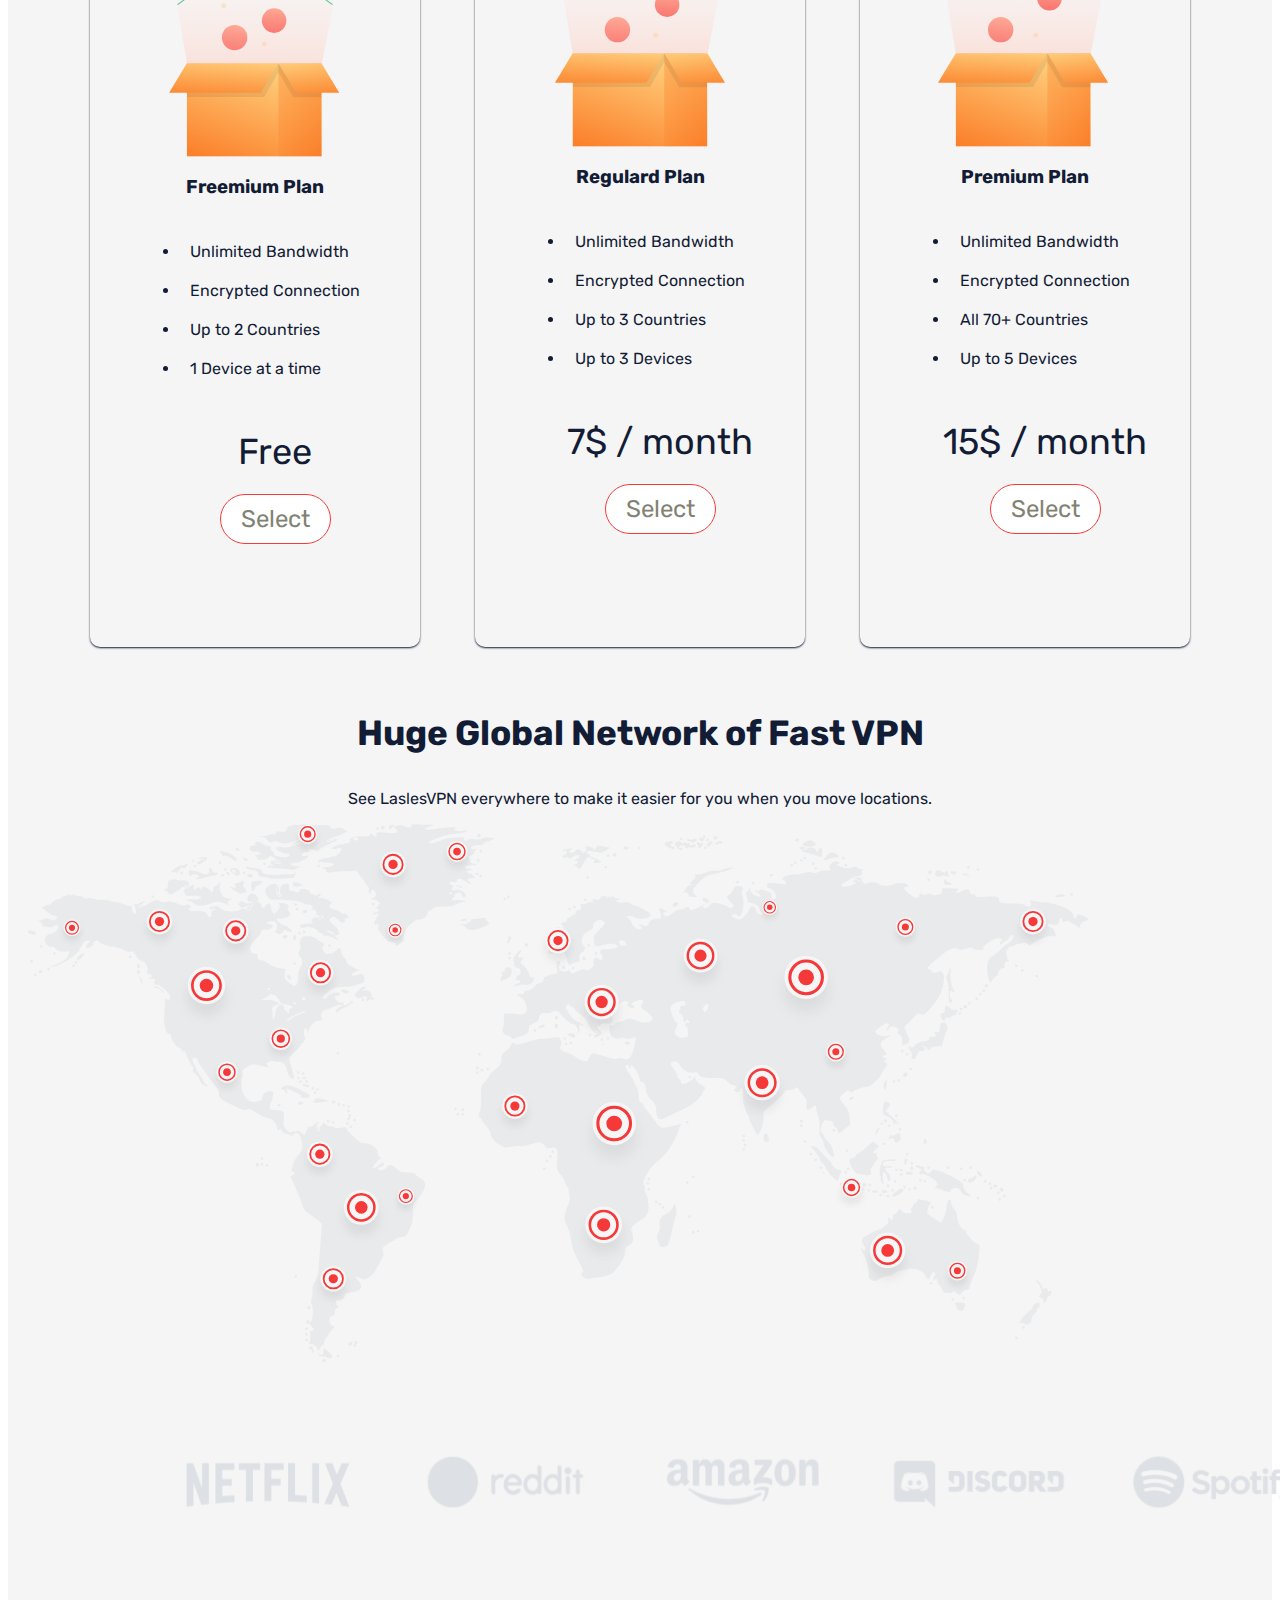
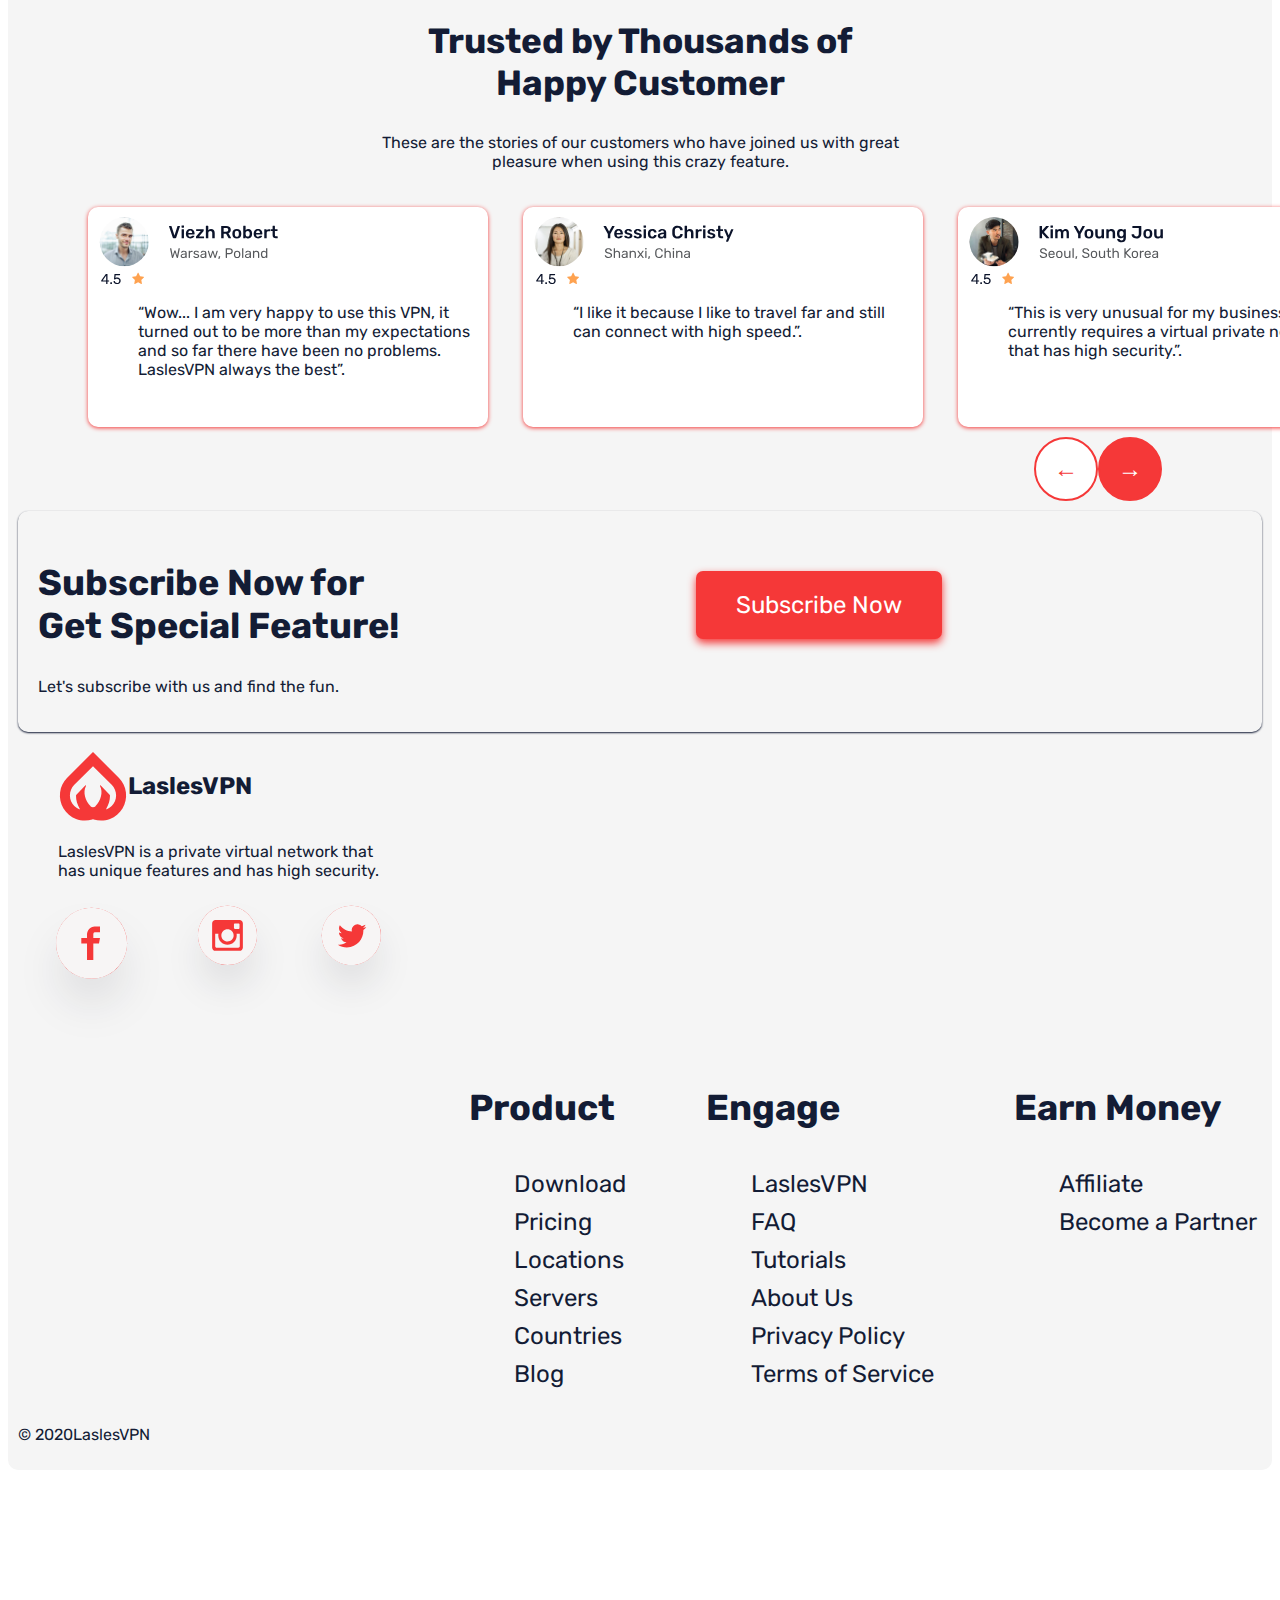
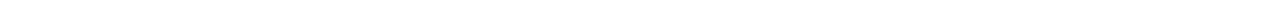
==== commit da2c8d3e: "fixed facebook logo" ====
--- a/index.html
+++ b/index.html
@@ -224,7 +224,7 @@
         </ul>
             <p class="self">LaslesVPN is a private virtual network that<br> has unique features and has high security.</p>
         <ul class="sociallogos">
-            <li><img src="images/facebook.svg" alt="facebook logo represented by the classic f" class="socialfacebook"></li>
+            <li><img src="images/Facebook.svg" alt="facebook logo represented by the classic f" class="socialfacebook"></li>
             <li><img src="images/Instagram.svg" alt="instagram logo represented by the camera icon" class="social"></li>
             <li><img src="images/Twitter.svg" alt="X formerly know as Twitter represented by the old Twitter logo" class="social"></li>
         </ul>
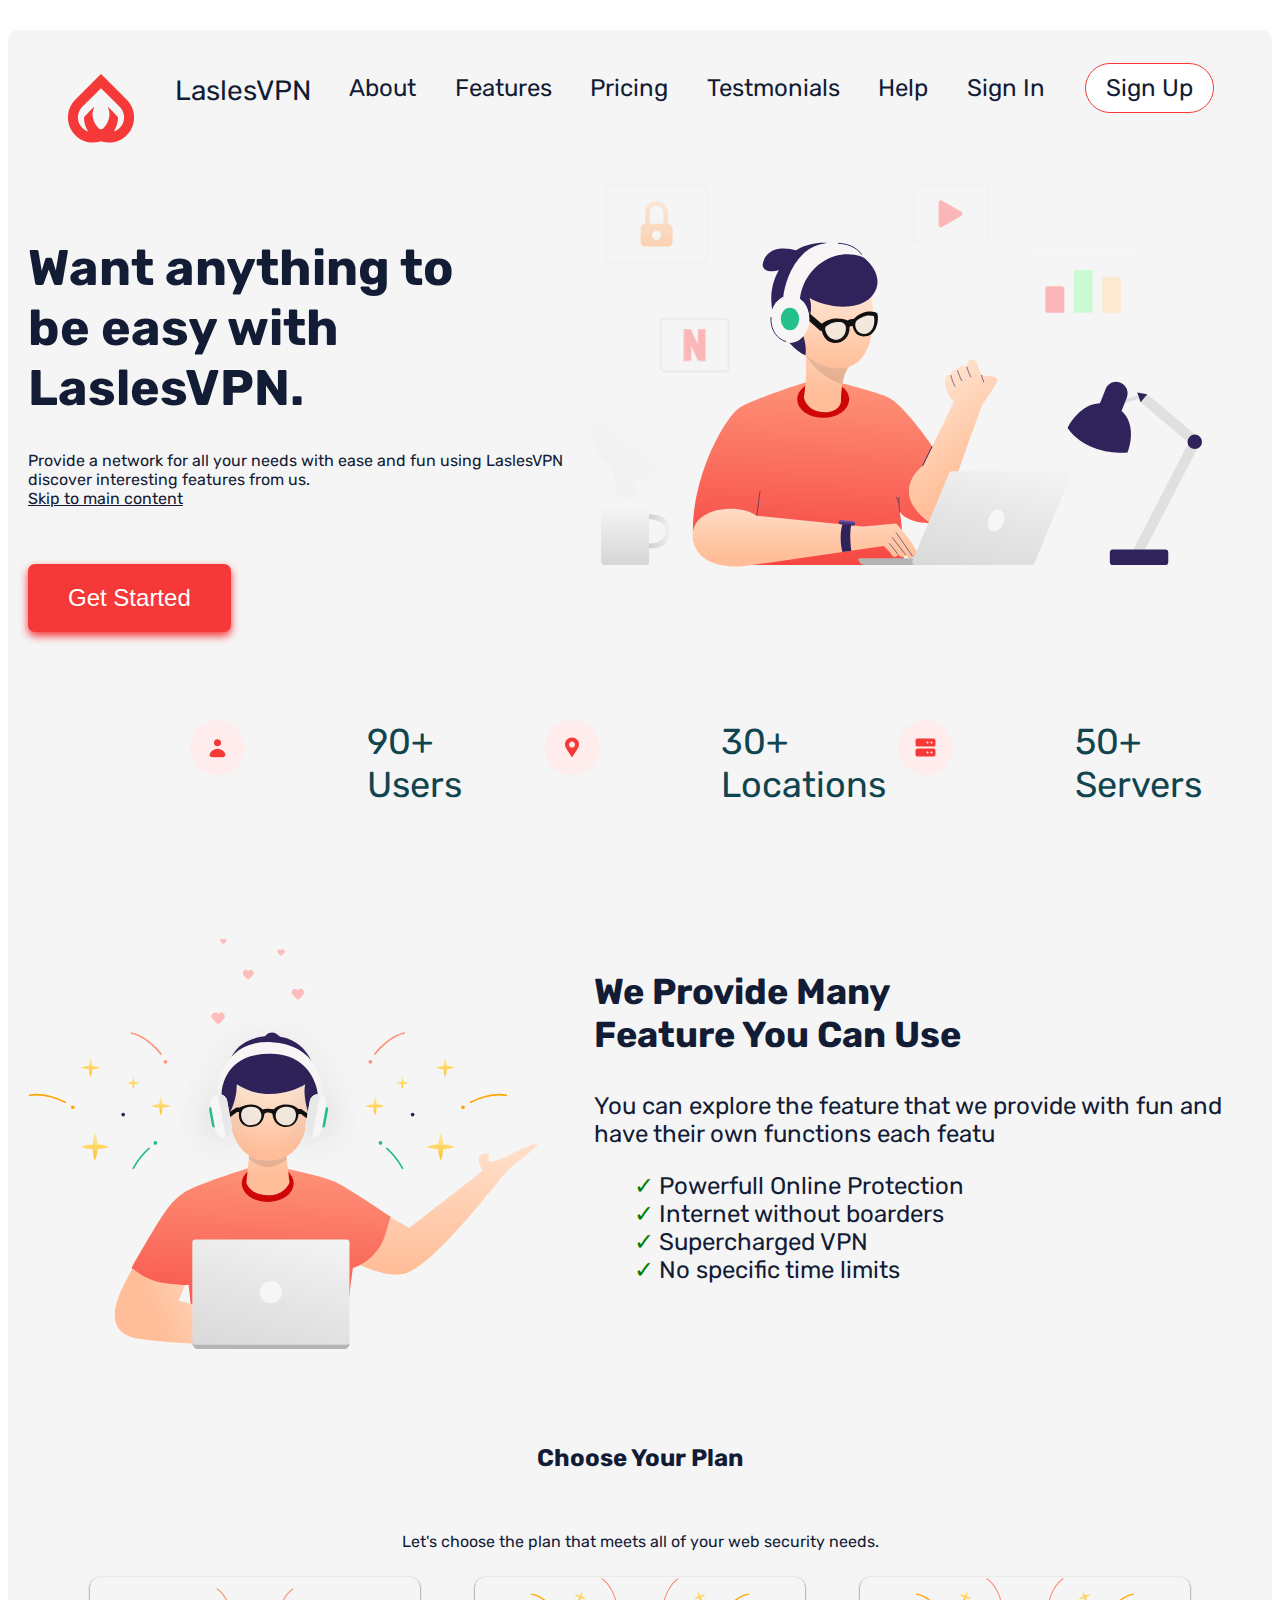
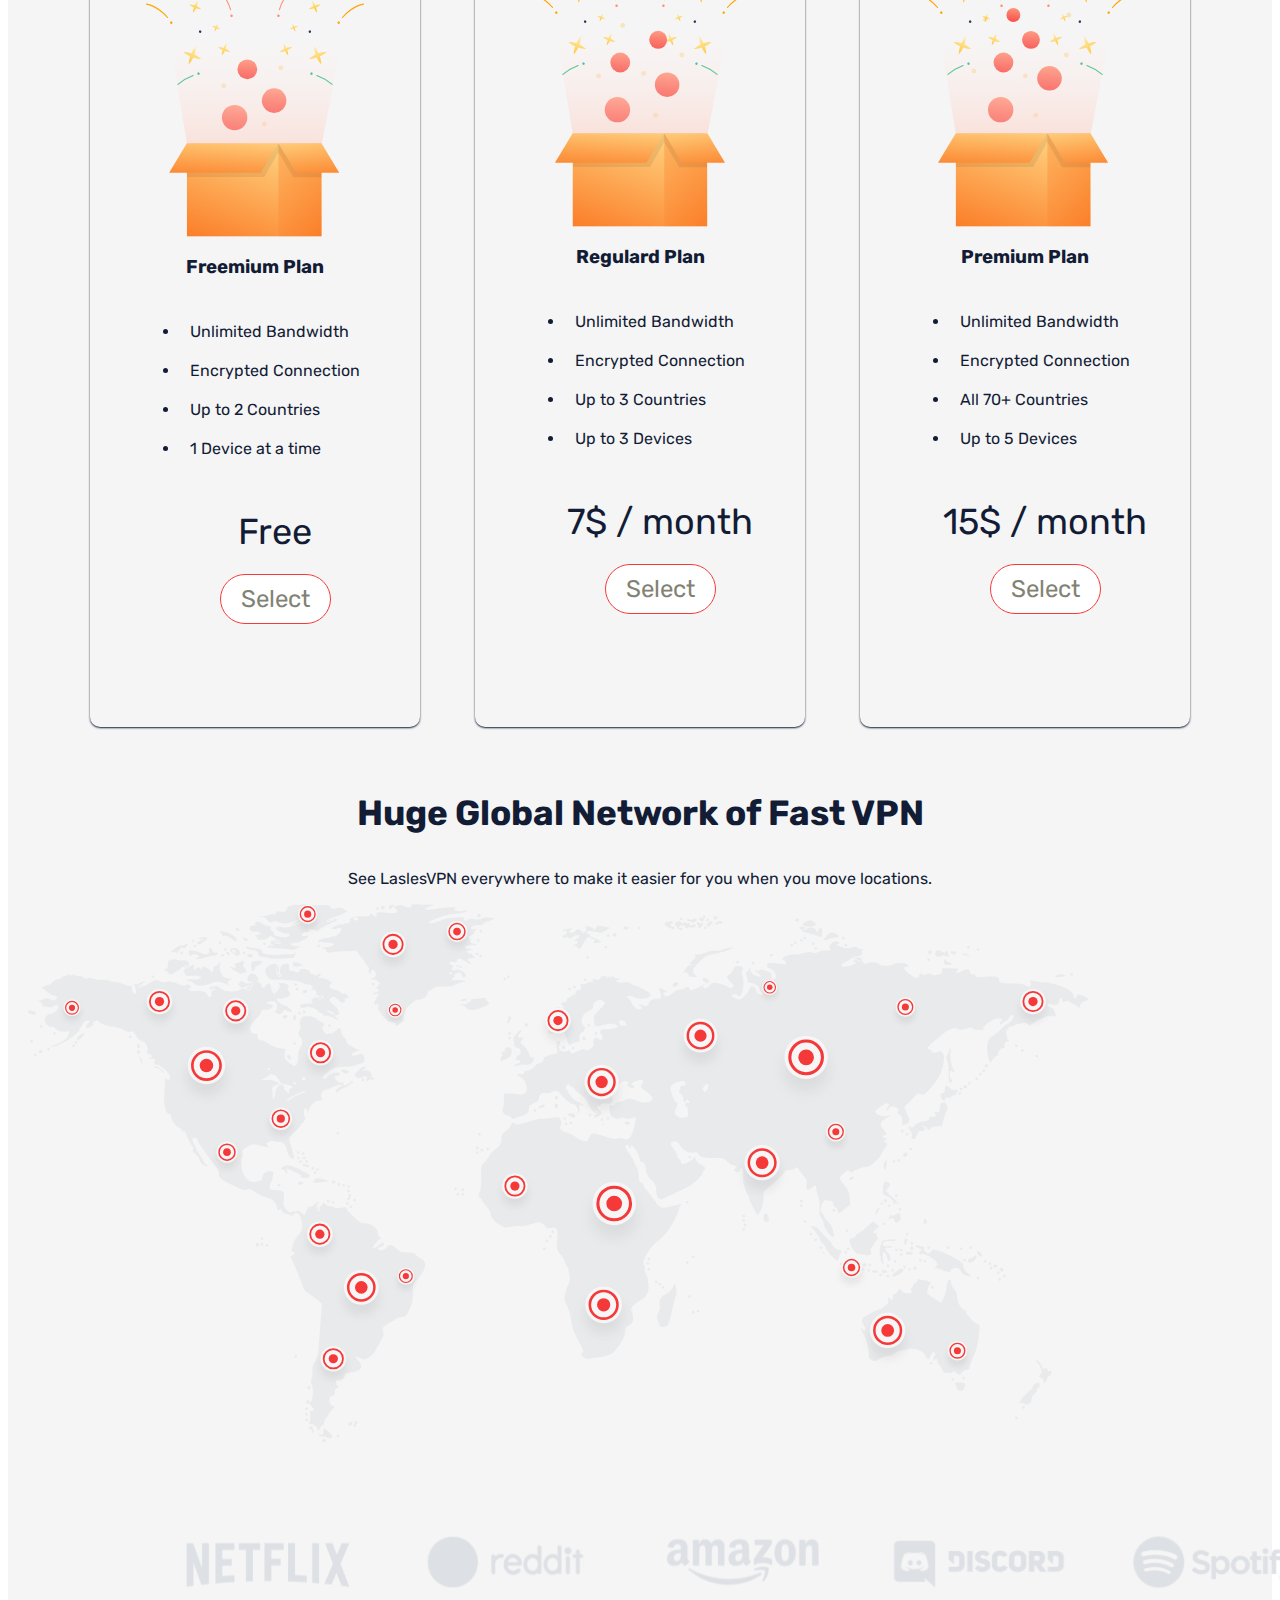
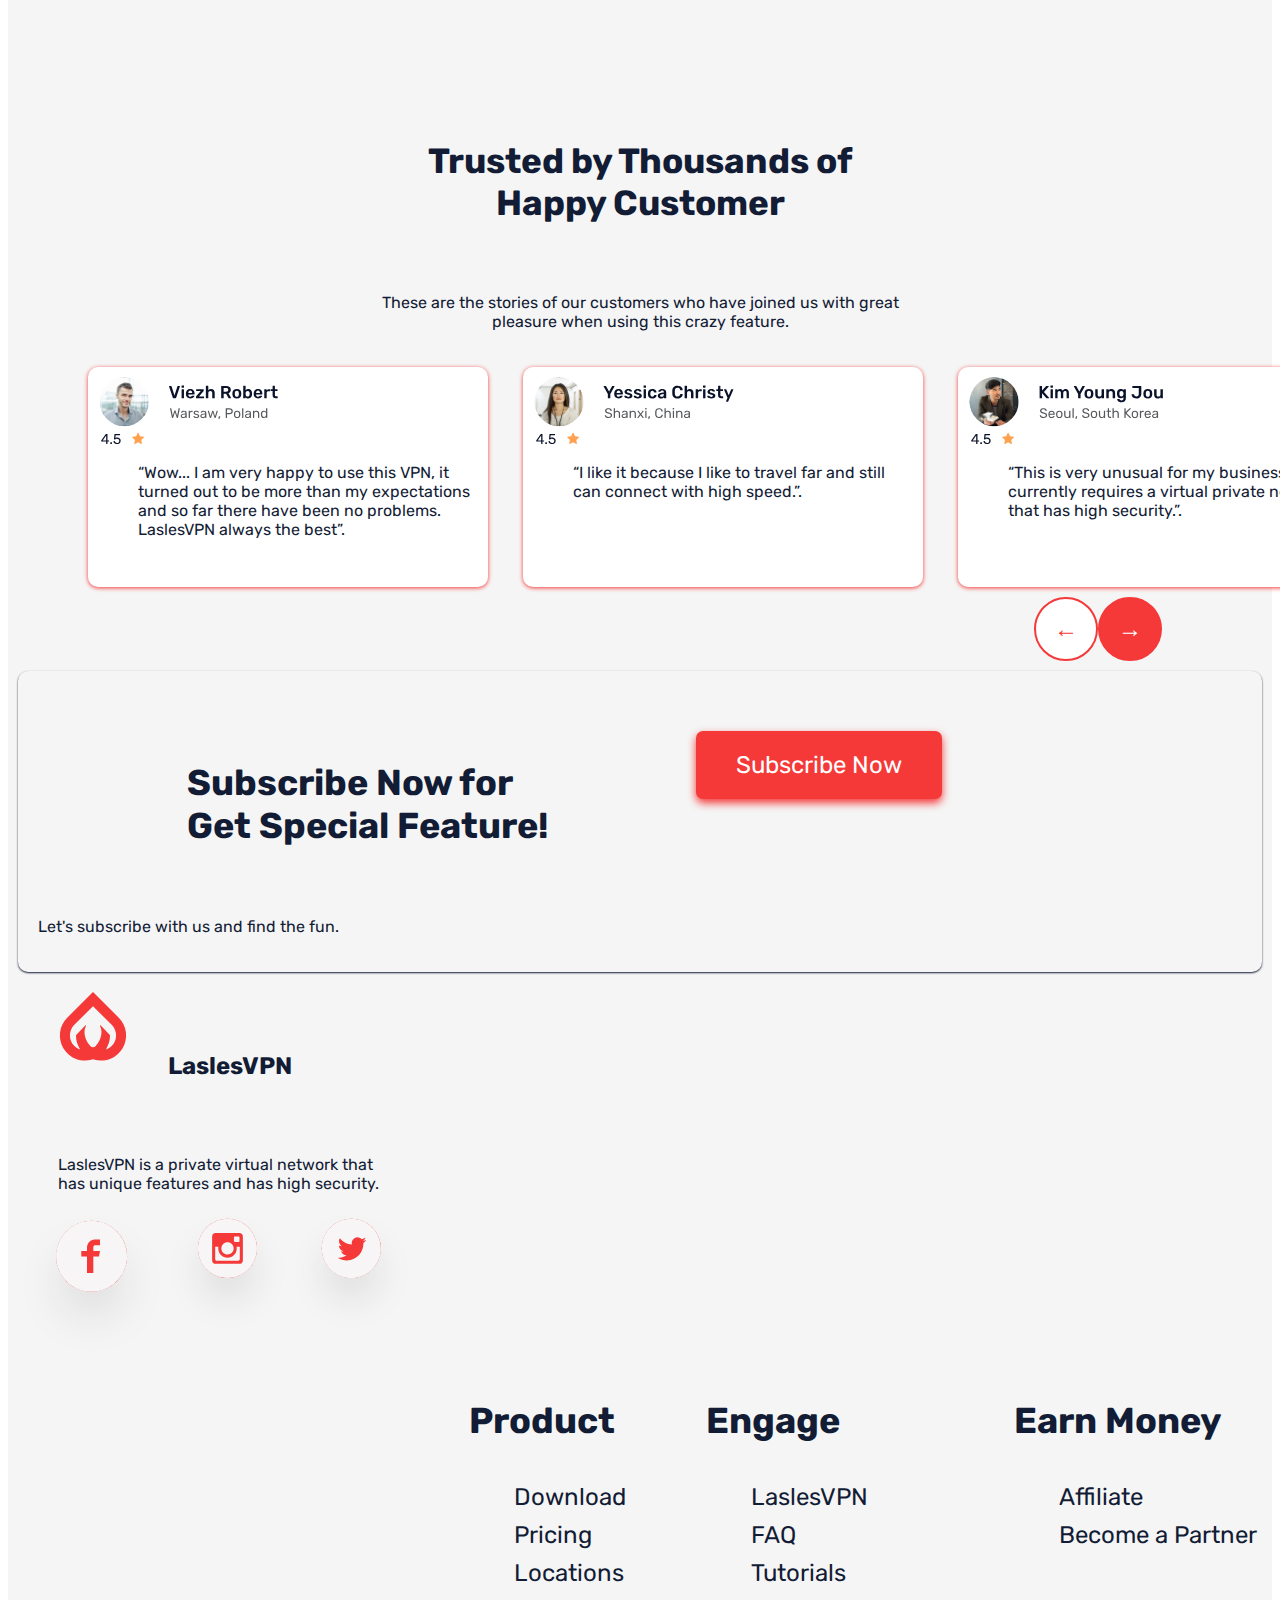
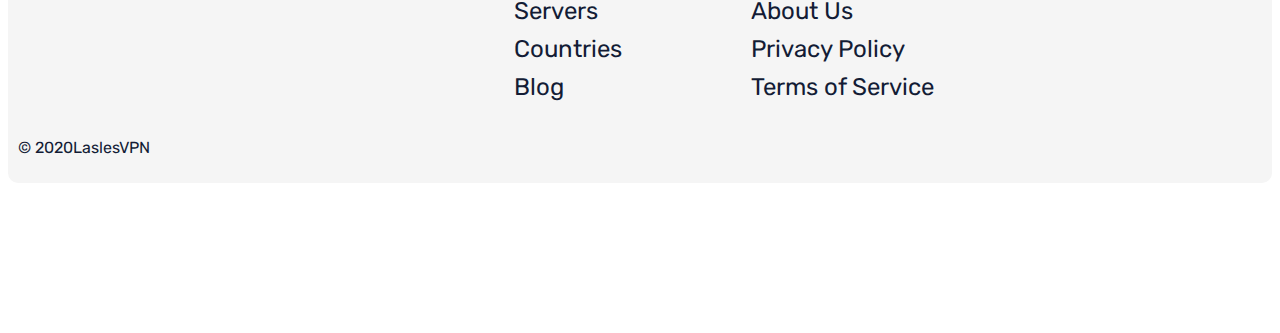
==== commit 388c212a: "final touches" ====
--- a/index.html
+++ b/index.html
@@ -43,7 +43,7 @@
                     <li><a href="about.html">About</a></li>
                     <li><a href="features.html">Features</a></li>
                     <li><a href="pricing.html">Pricing</a></li>
-                    <li><a href="testmonals.html">Testmonials</a></li>
+                    <li><a href="testmonials.html">Testmonials</a></li>
                     <li><a href="help.html">Help</a></li>
                 <ul role="menubar">
                     <li><a href="signin.html" class="signin" role="menuitem">Sign In</a></li>
--- a/css/main.css
+++ b/css/main.css
@@ -888,4 +888,123 @@
 
 .QnA div:hover {
     box-shadow: 0px 4px 6px #F53838;
+}
+
+/* Under construction */
+
+.under-construction {
+    box-shadow: 0px 1px 6px #131C35;
+    border-radius: 20px;
+    background-color: #fff;
+}
+
+.under-construction h1,h2 {
+    padding: 40px;
+    display: flex;
+    justify-content: center;
+}
+
+.under-construction p {
+    padding: 40px;
+}
+
+
+
+
+/* Mobile styling  */
+@media only screen 
+  and (max-width: 414px) /* iPhone 13/13 Pro sizing */ 
+  /* Adjustments */
+  {
+  body {
+    font-size: 16px; 
+  }
+  
+  .FullSite {
+    margin: 10px auto; 
+    padding: 5px; 
+    max-width: 414px;
+  }
+  
+  .main-nav ul {
+    font-size: 18px; 
+  }
+  
+  .slogan {
+    font-size: 36px; 
+  }
+  
+  .userinfo li {
+    font-size: 20px; 
+  
+  .featurespeach h3 {
+    font-size: 28px; 
+  }
+  
+  .featurespeach p {
+    font-size: 18px; 
+  }
+  
+  .featurespeach li {
+    font-size: 18px; 
+  }
+  
+  .planintro h3 {
+    font-size: 28px; 
+  }
+  
+  .purchase li:not(.Select) {
+    font-size: 28px; 
+  }
+  
+  .globalnetworktext h3 {
+    font-size: 28px; 
+  }
+  
+  .globalnetworktext p {
+    font-size: 18px; 
+  }
+  
+  .trusttext h2 {
+    font-size: 28px; 
+  }
+  
+  .trusttext p {
+    font-size: 18px; 
+  }
+  
+  .reviews p {
+    font-size: 18px; 
+    padding: 0px 20px 20px 20px; 
+  }
+  
+  .circle-button,
+  .circle-buttondark {
+    width: 50px; 
+    height: 50px; 
+    font-size: 20px;
+  }
+  
+  .buttons {
+    margin-right: 20px; 
+  }
+  
+  .footerlogo h2 {
+    font-size: 24px; 
+  }
+  
+  .footerlinks li {
+    font-size: 20px; 
+  }
+  
+  .subscribe h2 {
+    font-size: 28px; 
+  }
+  
+  .Newsletter {
+    padding: 15px 30px; 
+    font-size: 20px; 
+  }
+}
+  
 }